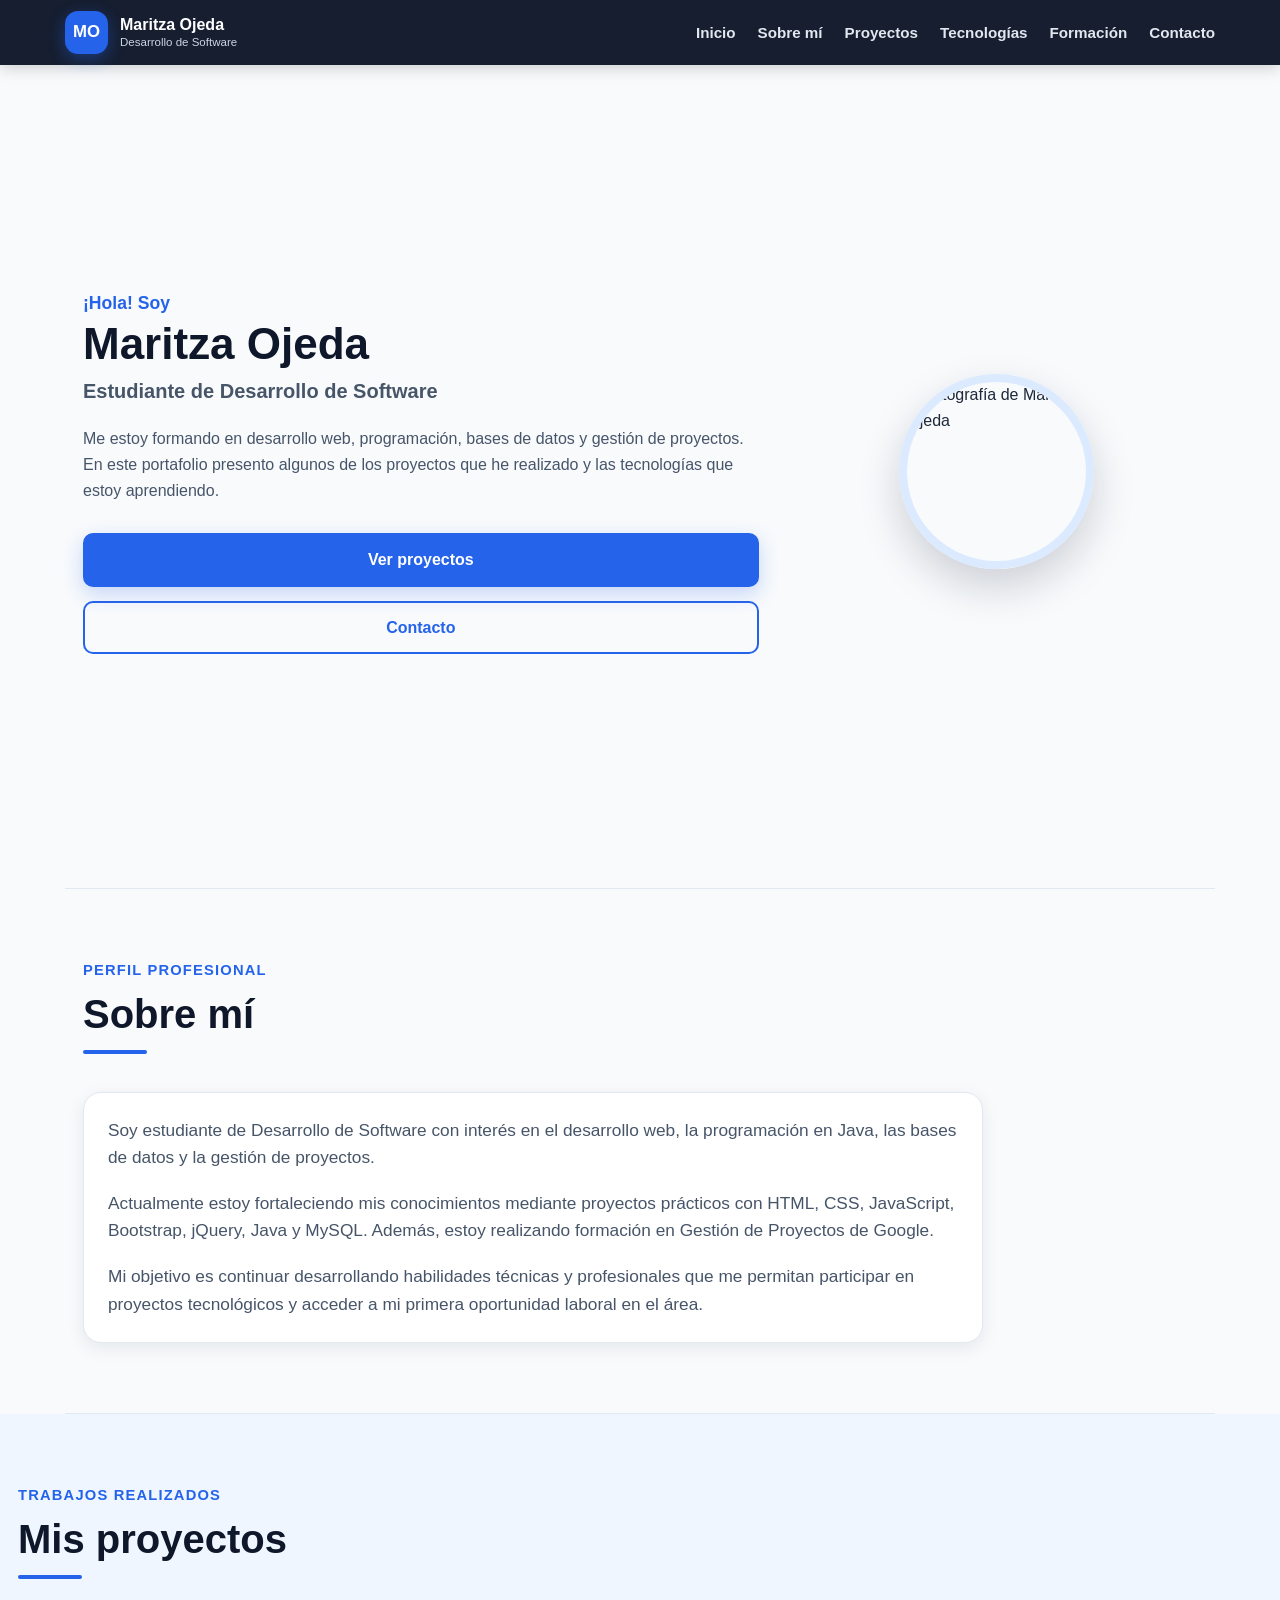
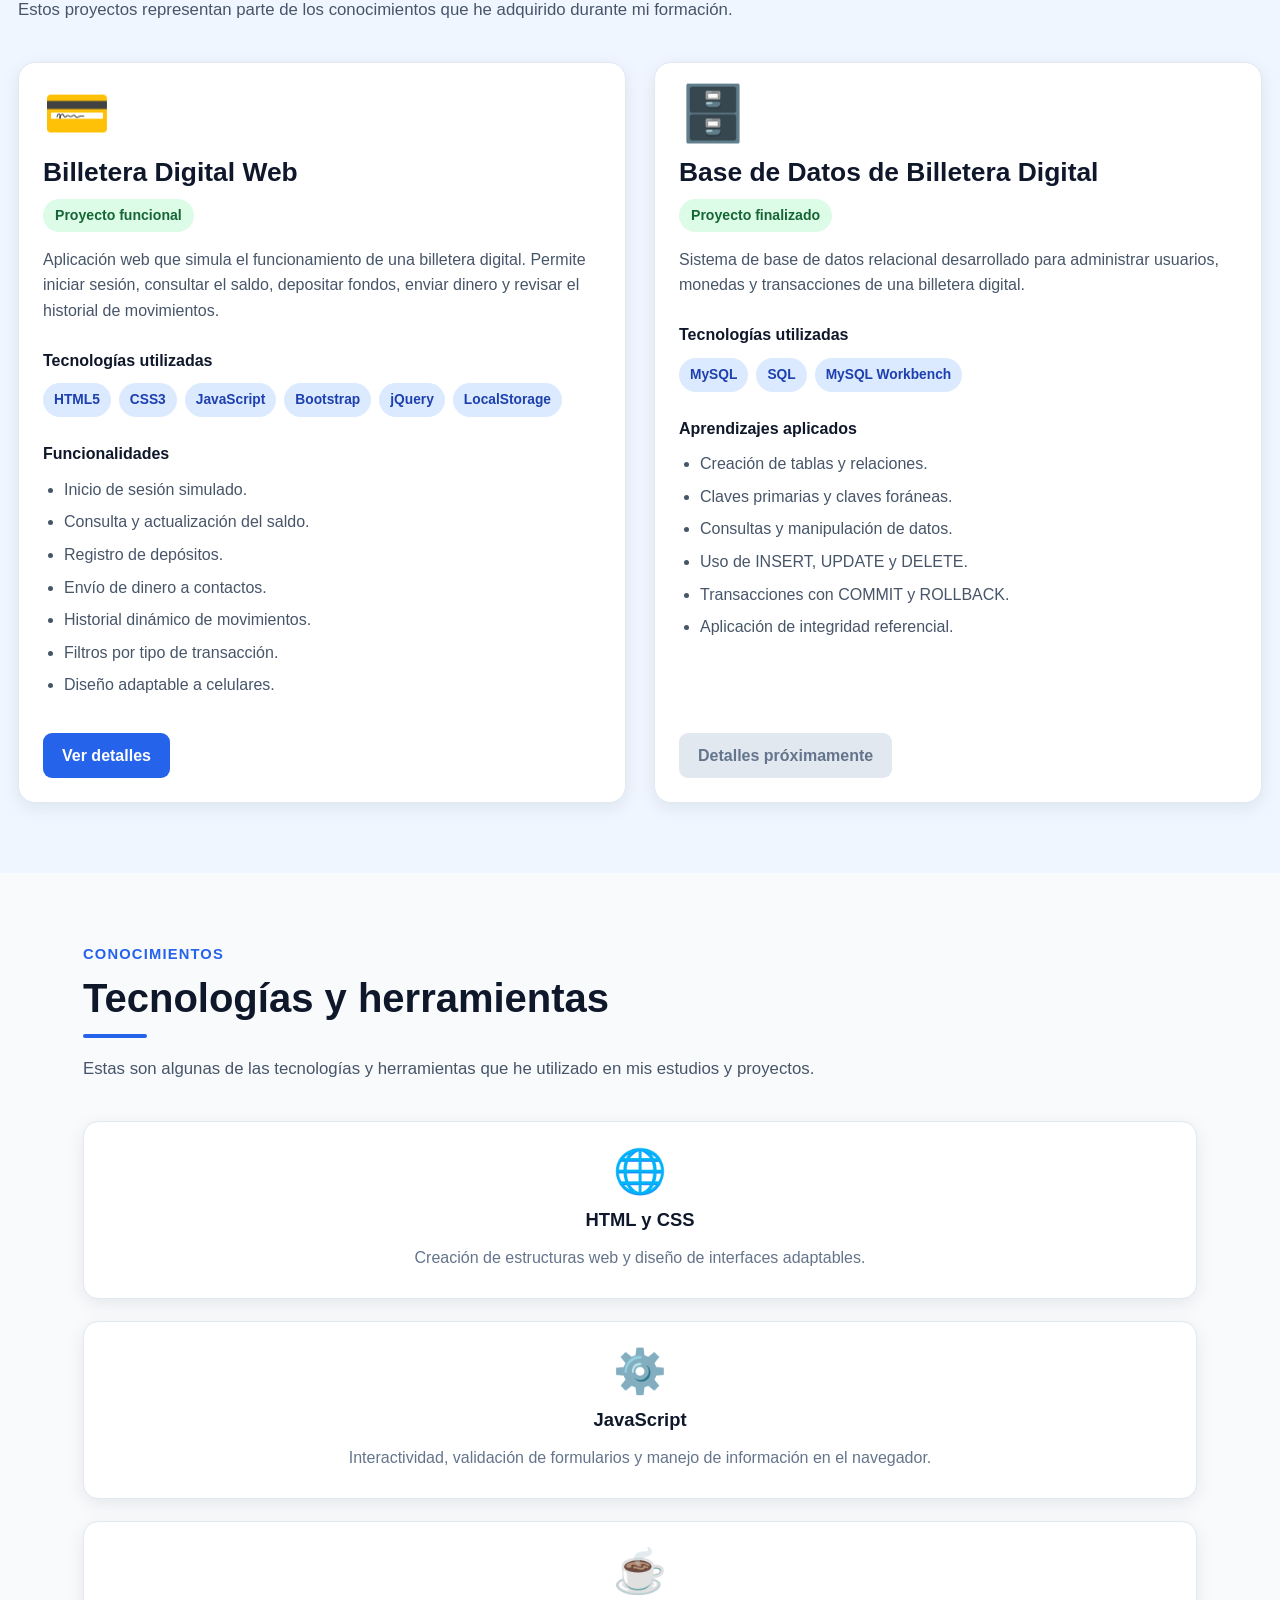
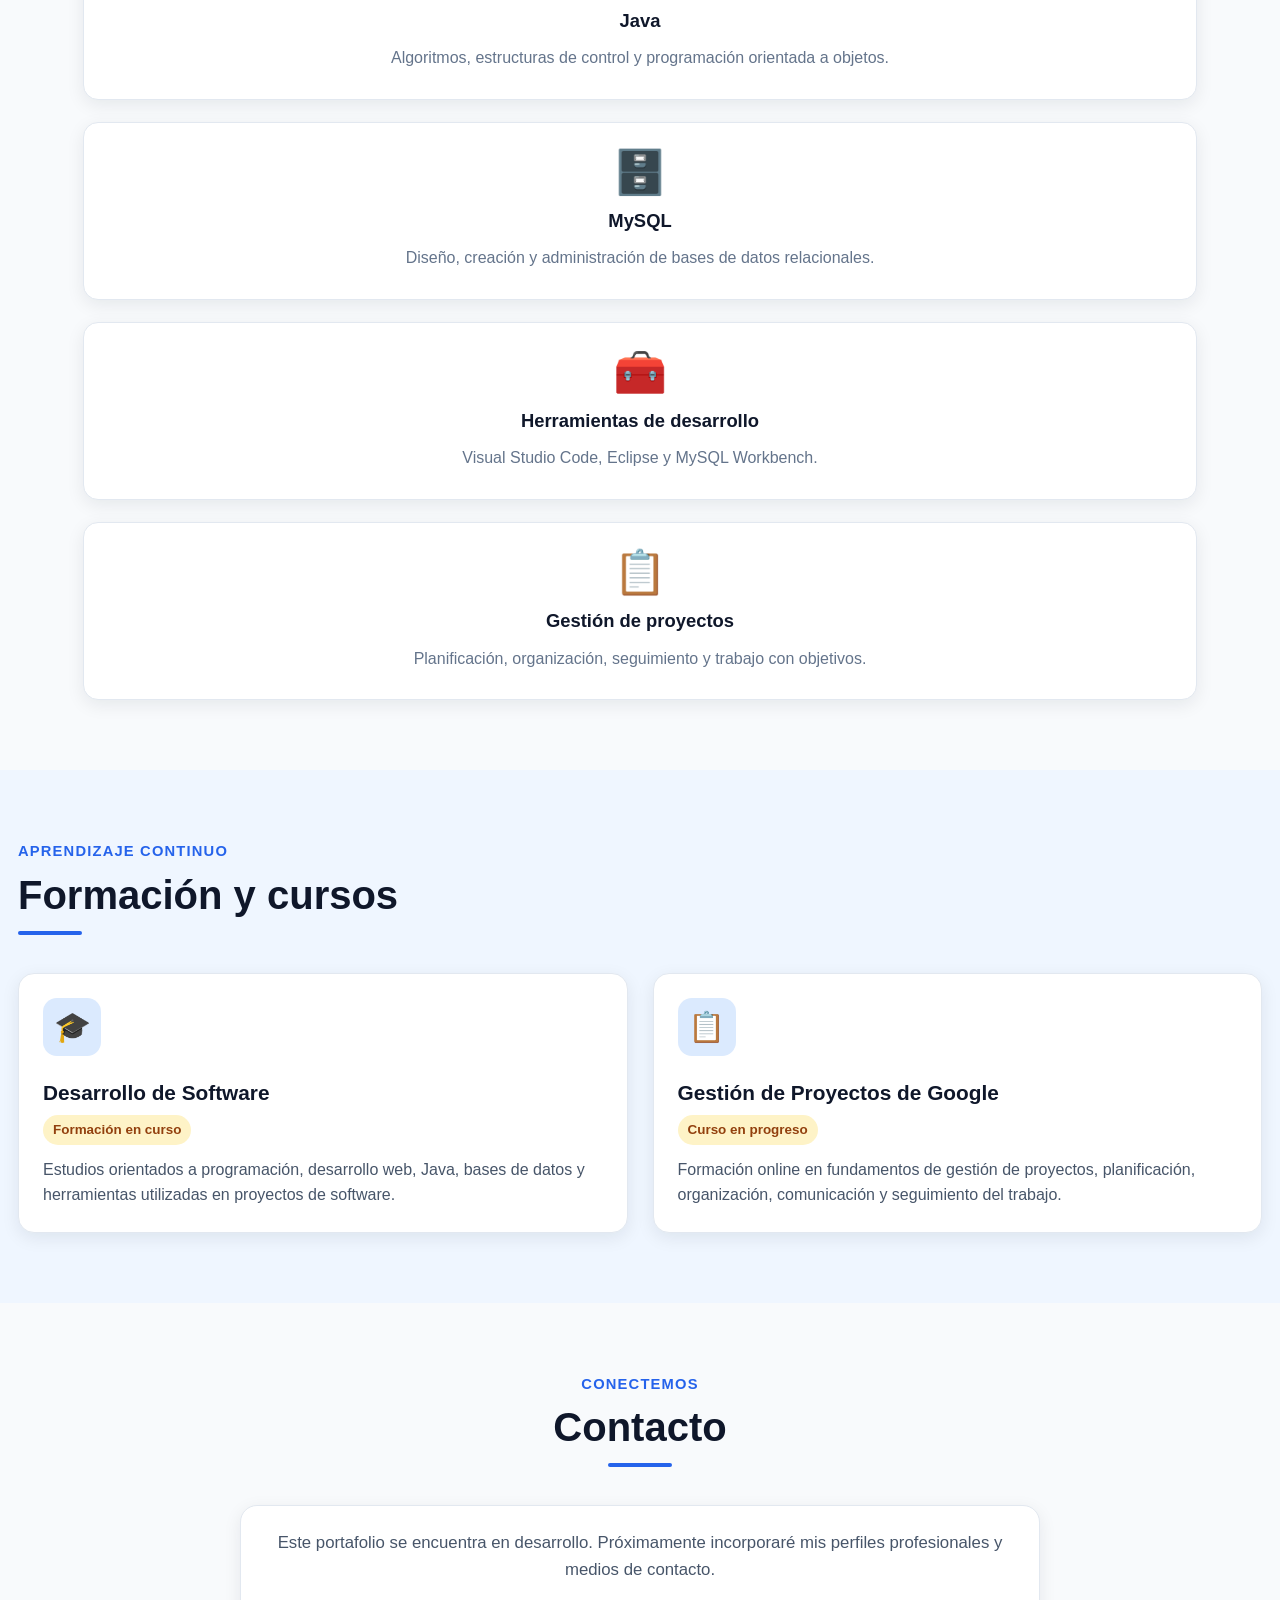
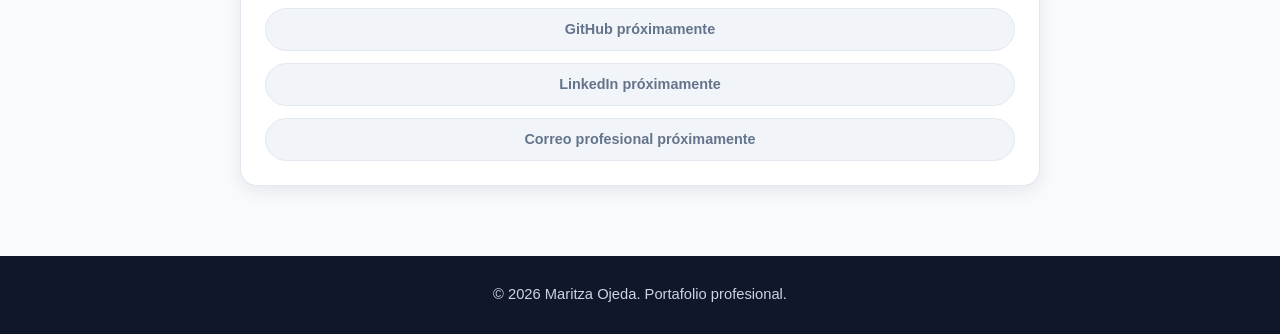
==== index.html @ 706003b4 "Add files via upload" ====
<!DOCTYPE html>
<html lang="es">

<head>
    <meta charset="UTF-8">

    <meta
        name="viewport"
        content="width=device-width, initial-scale=1.0"
    >

    <meta
        name="description"
        content="Portafolio profesional de Maritza Ojeda, estudiante de Desarrollo de Software con proyectos de desarrollo web, Java, bases de datos y gestión de proyectos."
    >

    <title>Maritza Ojeda | Portafolio de Desarrollo de Software</title>

    <link rel="stylesheet" href="estilos.css">
</head>

<body>

    <header class="encabezado">

        <nav
            class="navegacion"
            aria-label="Navegación principal"
        >

            <a
                href="#inicio"
                class="marca"
                aria-label="Ir al inicio"
            >

                <div class="logo">
                    MO
                </div>

                <div class="nombre-marca">

                    <p class="nombre">
                        Maritza Ojeda
                    </p>

                    <p class="especialidad">
                        Desarrollo de Software
                    </p>

                </div>

            </a>

            <button
                type="button"
                class="boton-menu"
                id="botonMenu"
                aria-label="Abrir menú de navegación"
                aria-expanded="false"
                aria-controls="menuPrincipal"
            >
                ☰
            </button>

            <ul
                class="menu-principal"
                id="menuPrincipal"
            >

                <li>
                    <a href="#inicio">Inicio</a>
                </li>

                <li>
                    <a href="#sobre-mi">Sobre mí</a>
                </li>

                <li>
                    <a href="#proyectos">Proyectos</a>
                </li>

                <li>
                    <a href="#tecnologias">Tecnologías</a>
                </li>

                <li>
                    <a href="#formacion">Formación</a>
                </li>

                <li>
                    <a href="#contacto">Contacto</a>
                </li>

            </ul>

        </nav>

    </header>

    <main>

        <!-- ======================================
             SECCIÓN DE INICIO
             ====================================== -->

        <section
            id="inicio"
            class="hero"
        >

            <div class="hero-texto">

                <p class="presentacion">
                    ¡Hola! Soy
                </p>

                <h1>
                    Maritza Ojeda
                </h1>

                <h2>
                    Estudiante de Desarrollo de Software
                </h2>

                <p class="descripcion-hero">
                    Me estoy formando en desarrollo web, programación,
                    bases de datos y gestión de proyectos. En este
                    portafolio presento algunos de los proyectos que he
                    realizado y las tecnologías que estoy aprendiendo.
                </p>

                <div class="acciones-hero">

                    <a
                        href="#proyectos"
                        class="boton"
                    >
                        Ver proyectos
                    </a>

                    <a
                        href="#contacto"
                        class="boton boton-secundario"
                    >
                        Contacto
                    </a>

                </div>

            </div>

            <div class="hero-imagen">

    <img
        src="imagenes/foto-maritza-portafolio.jpg"
        alt="Fotografía de Maritza Ojeda"
        class="foto-perfil"
    >

</div>
        </section>

        <!-- ======================================
             SECCIÓN SOBRE MÍ
             ====================================== -->

        <section
            id="sobre-mi"
            class="seccion"
        >

            <div class="encabezado-seccion">

                <p class="etiqueta-seccion">
                    Perfil profesional
                </p>

                <h2>
                    Sobre mí
                </h2>

            </div>

            <div class="contenido-sobre-mi">

                <p>
                    Soy estudiante de Desarrollo de Software con interés
                    en el desarrollo web, la programación en Java, las
                    bases de datos y la gestión de proyectos.
                </p>

                <p>
                    Actualmente estoy fortaleciendo mis conocimientos
                    mediante proyectos prácticos con HTML, CSS,
                    JavaScript, Bootstrap, jQuery, Java y MySQL.
                    Además, estoy realizando formación en Gestión de
                    Proyectos de Google.
                </p>

                <p>
                    Mi objetivo es continuar desarrollando habilidades
                    técnicas y profesionales que me permitan participar
                    en proyectos tecnológicos y acceder a mi primera
                    oportunidad laboral en el área.
                </p>

            </div>

        </section>

        <!-- ======================================
             SECCIÓN DE PROYECTOS
             ====================================== -->

        <section
            id="proyectos"
            class="seccion seccion-alternativa"
        >

            <div class="encabezado-seccion">

                <p class="etiqueta-seccion">
                    Trabajos realizados
                </p>

                <h2>
                    Mis proyectos
                </h2>

                <p class="introduccion-seccion">
                    Estos proyectos representan parte de los conocimientos
                    que he adquirido durante mi formación.
                </p>

            </div>

            <div class="contenedor-proyectos">

                <!-- Proyecto 1: Aplicación web -->

                <article class="tarjeta-proyecto">

                    <div
                        class="icono-proyecto"
                        aria-hidden="true"
                    >
                        💳
                    </div>

                    <div class="encabezado-proyecto">

                        <h3>
                            Billetera Digital Web
                        </h3>

                        <p class="estado finalizado">
                            Proyecto funcional
                        </p>

                    </div>

                    <p>
                        Aplicación web que simula el funcionamiento de una
                        billetera digital. Permite iniciar sesión, consultar
                        el saldo, depositar fondos, enviar dinero y revisar
                        el historial de movimientos.
                    </p>

                    <h4>
                        Tecnologías utilizadas
                    </h4>

                    <ul class="lista-etiquetas">
                        <li>HTML5</li>
                        <li>CSS3</li>
                        <li>JavaScript</li>
                        <li>Bootstrap</li>
                        <li>jQuery</li>
                        <li>LocalStorage</li>
                    </ul>

                    <h4>
                        Funcionalidades
                    </h4>

                    <ul class="lista-aprendizajes">
                        <li>Inicio de sesión simulado.</li>
                        <li>Consulta y actualización del saldo.</li>
                        <li>Registro de depósitos.</li>
                        <li>Envío de dinero a contactos.</li>
                        <li>Historial dinámico de movimientos.</li>
                        <li>Filtros por tipo de transacción.</li>
                        <li>Diseño adaptable a celulares.</li>
                    </ul>

                    <div class="acciones-proyecto">

                        <a
                            href="billetera-digital.html"
                            class="boton-proyecto"
                        >
                            Ver detalles
                        </a>

                    </div>

                </article>

                <!-- Proyecto 2: Base de datos -->

                <article class="tarjeta-proyecto">

                    <div
                        class="icono-proyecto"
                        aria-hidden="true"
                    >
                        🗄️
                    </div>

                    <div class="encabezado-proyecto">

                        <h3>
                            Base de Datos de Billetera Digital
                        </h3>

                        <p class="estado finalizado">
                            Proyecto finalizado
                        </p>

                    </div>

                    <p>
                        Sistema de base de datos relacional desarrollado
                        para administrar usuarios, monedas y transacciones
                        de una billetera digital.
                    </p>

                    <h4>
                        Tecnologías utilizadas
                    </h4>

                    <ul class="lista-etiquetas">
                        <li>MySQL</li>
                        <li>SQL</li>
                        <li>MySQL Workbench</li>
                    </ul>

                    <h4>
                        Aprendizajes aplicados
                    </h4>

                    <ul class="lista-aprendizajes">
                        <li>Creación de tablas y relaciones.</li>
                        <li>Claves primarias y claves foráneas.</li>
                        <li>Consultas y manipulación de datos.</li>
                        <li>Uso de INSERT, UPDATE y DELETE.</li>
                        <li>Transacciones con COMMIT y ROLLBACK.</li>
                        <li>Aplicación de integridad referencial.</li>
                    </ul>

                    <div class="acciones-proyecto">

                        <span class="boton-proyecto deshabilitado">
                            Detalles próximamente
                        </span>

                    </div>

                </article>

            </div>

        </section>

        <!-- ======================================
             SECCIÓN DE TECNOLOGÍAS
             ====================================== -->

        <section
            id="tecnologias"
            class="seccion"
        >

            <div class="encabezado-seccion">

                <p class="etiqueta-seccion">
                    Conocimientos
                </p>

                <h2>
                    Tecnologías y herramientas
                </h2>

                <p class="introduccion-seccion">
                    Estas son algunas de las tecnologías y herramientas
                    que he utilizado en mis estudios y proyectos.
                </p>

            </div>

            <div class="contenedor-tecnologias">

                <article class="tecnologia">

                    <span aria-hidden="true">🌐</span>

                    <h3>
                        HTML y CSS
                    </h3>

                    <p>
                        Creación de estructuras web y diseño de interfaces
                        adaptables.
                    </p>

                </article>

                <article class="tecnologia">

                    <span aria-hidden="true">⚙️</span>

                    <h3>
                        JavaScript
                    </h3>

                    <p>
                        Interactividad, validación de formularios y manejo
                        de información en el navegador.
                    </p>

                </article>

                <article class="tecnologia">

                    <span aria-hidden="true">☕</span>

                    <h3>
                        Java
                    </h3>

                    <p>
                        Algoritmos, estructuras de control y programación
                        orientada a objetos.
                    </p>

                </article>

                <article class="tecnologia">

                    <span aria-hidden="true">🗄️</span>

                    <h3>
                        MySQL
                    </h3>

                    <p>
                        Diseño, creación y administración de bases de datos
                        relacionales.
                    </p>

                </article>

                <article class="tecnologia">

                    <span aria-hidden="true">🧰</span>

                    <h3>
                        Herramientas de desarrollo
                    </h3>

                    <p>
                        Visual Studio Code, Eclipse y MySQL Workbench.
                    </p>

                </article>

                <article class="tecnologia">

                    <span aria-hidden="true">📋</span>

                    <h3>
                        Gestión de proyectos
                    </h3>

                    <p>
                        Planificación, organización, seguimiento y trabajo
                        con objetivos.
                    </p>

                </article>

            </div>

        </section>

        <!-- ======================================
             SECCIÓN DE FORMACIÓN
             ====================================== -->

        <section
            id="formacion"
            class="seccion seccion-alternativa"
        >

            <div class="encabezado-seccion">

                <p class="etiqueta-seccion">
                    Aprendizaje continuo
                </p>

                <h2>
                    Formación y cursos
                </h2>

            </div>

            <div class="contenedor-formacion">

                <article class="tarjeta-formacion">

                    <div
                        class="icono-formacion"
                        aria-hidden="true"
                    >
                        🎓
                    </div>

                    <div>

                        <h3>
                            Desarrollo de Software
                        </h3>

                        <p class="estado-formacion">
                            Formación en curso
                        </p>

                        <p>
                            Estudios orientados a programación, desarrollo
                            web, Java, bases de datos y herramientas
                            utilizadas en proyectos de software.
                        </p>

                    </div>

                </article>

                <article class="tarjeta-formacion">

                    <div
                        class="icono-formacion"
                        aria-hidden="true"
                    >
                        📋
                    </div>

                    <div>

                        <h3>
                            Gestión de Proyectos de Google
                        </h3>

                        <p class="estado-formacion">
                            Curso en progreso
                        </p>

                        <p>
                            Formación online en fundamentos de gestión de
                            proyectos, planificación, organización,
                            comunicación y seguimiento del trabajo.
                        </p>

                    </div>

                </article>

            </div>

        </section>

        <!-- ======================================
             SECCIÓN DE CONTACTO
             ====================================== -->

        <section
            id="contacto"
            class="seccion contacto"
        >

            <div class="encabezado-seccion">

                <p class="etiqueta-seccion">
                    Conectemos
                </p>

                <h2>
                    Contacto
                </h2>

            </div>

            <div class="contenido-contacto">

                <p>
                    Este portafolio se encuentra en desarrollo. Próximamente
                    incorporaré mis perfiles profesionales y medios de
                    contacto.
                </p>

                <div class="enlaces-contacto">

                    <span class="enlace-pendiente">
                        GitHub próximamente
                    </span>

                    <span class="enlace-pendiente">
                        LinkedIn próximamente
                    </span>

                    <span class="enlace-pendiente">
                        Correo profesional próximamente
                    </span>

                </div>

            </div>

        </section>

    </main>

    <footer>

        <p>
            © 2026 Maritza Ojeda. Portafolio profesional.
        </p>

    </footer>

    <script src="script.js"></script>

</body>

</html>
---- estilos.css ----
/* ==========================================
   1. CONFIGURACIÓN GENERAL
   ========================================== */

:root {
    --color-principal: #2563eb;
    --color-principal-oscuro: #1d4ed8;
    --color-secundario: #0f172a;
    --color-texto: #1e293b;
    --color-texto-suave: #475569;
    --color-fondo: #f8fafc;
    --color-fondo-alternativo: #eff6ff;
    --color-blanco: #ffffff;
    --color-borde: #e2e8f0;
    --color-exito-fondo: #dcfce7;
    --color-exito-texto: #166534;
    --sombra-suave: 0 5px 18px rgba(15, 23, 42, 0.08);
    --sombra-media: 0 14px 32px rgba(15, 23, 42, 0.14);
}

* {
    margin: 0;
    padding: 0;
    box-sizing: border-box;
}

html {
    scroll-behavior: smooth;
    scroll-padding-top: 95px;
}

body {
    min-height: 100vh;
    font-family: "Segoe UI", Arial, sans-serif;
    line-height: 1.6;
    color: var(--color-texto);
    background-color: var(--color-fondo);
}

img {
    display: block;
    max-width: 100%;
}

a {
    color: inherit;
}

button,
input,
textarea,
select {
    font: inherit;
}

main {
    width: 100%;
}

.seccion {
    max-width: 1150px;
    margin: 0 auto;
    padding: 90px 24px;
}

.seccion-alternativa {
    max-width: none;
    padding-right: max(24px, calc((100% - 1102px) / 2));
    padding-left: max(24px, calc((100% - 1102px) / 2));
    background-color: var(--color-fondo-alternativo);
}

.encabezado-seccion {
    max-width: 760px;
    margin-bottom: 38px;
}

.etiqueta-seccion {
    margin-bottom: 7px;
    color: var(--color-principal);
    font-size: 0.92rem;
    font-weight: 700;
    letter-spacing: 0.08em;
    text-transform: uppercase;
}

.encabezado-seccion h2 {
    position: relative;
    margin-bottom: 18px;
    color: var(--color-secundario);
    font-size: clamp(2rem, 4vw, 2.5rem);
    line-height: 1.2;
}

.encabezado-seccion h2::after {
    content: "";
    display: block;
    width: 64px;
    height: 4px;
    margin-top: 12px;
    background-color: var(--color-principal);
    border-radius: 10px;
}

.introduccion-seccion {
    color: var(--color-texto-suave);
    font-size: 1.05rem;
}


/* ==========================================
   2. ENCABEZADO Y NAVEGACIÓN
   ========================================== */

.encabezado {
    position: sticky;
    top: 0;
    z-index: 1000;
    padding: 14px 24px;
    color: var(--color-blanco);
    background-color: rgba(15, 23, 42, 0.97);
    box-shadow: 0 3px 15px rgba(0, 0, 0, 0.18);
    backdrop-filter: blur(10px);
}

.navegacion {
    position: relative;
    max-width: 1150px;
    margin: 0 auto;
    display: flex;
    justify-content: space-between;
    align-items: center;
    gap: 25px;
}

.marca {
    display: flex;
    align-items: center;
    gap: 12px;
    color: var(--color-blanco);
    text-decoration: none;
}

.logo {
    width: 48px;
    height: 48px;
    flex-shrink: 0;
    display: grid;
    place-items: center;
    color: var(--color-blanco);
    background-color: var(--color-principal);
    font-size: 1.05rem;
    font-weight: 800;
    border-radius: 13px;
    box-shadow: 0 5px 16px rgba(37, 99, 235, 0.4);
}

.nombre-marca {
    display: flex;
    flex-direction: column;
}

.nombre-marca .nombre {
    color: var(--color-blanco);
    font-size: 1.1rem;
    font-weight: 700;
    line-height: 1.2;
}

.nombre-marca .especialidad {
    color: #cbd5e1;
    font-size: 0.8rem;
    line-height: 1.3;
}

.menu-principal {
    display: flex;
    align-items: center;
    gap: 22px;
    list-style: none;
}

.menu-principal a {
    position: relative;
    color: #e2e8f0;
    text-decoration: none;
    font-size: 0.95rem;
    font-weight: 600;
    transition: color 0.25s ease;
}

.menu-principal a::after {
    content: "";
    position: absolute;
    right: 0;
    bottom: -7px;
    left: 0;
    height: 2px;
    background-color: #60a5fa;
    transform: scaleX(0);
    transition: transform 0.25s ease;
}

.menu-principal a:hover,
.menu-principal a:focus-visible {
    color: #60a5fa;
}

.menu-principal a:hover::after,
.menu-principal a:focus-visible::after {
    transform: scaleX(1);
}

.boton-menu {
    display: none;
    padding: 6px 10px;
    color: var(--color-blanco);
    background: transparent;
    border: 1px solid #475569;
    border-radius: 8px;
    font-size: 1.55rem;
    line-height: 1;
    cursor: pointer;
}


/* ==========================================
   3. SECCIÓN DE INICIO
   ========================================== */

.hero {
    max-width: 1150px;
    min-height: calc(100vh - 77px);
    margin: 0 auto;
    padding: 90px 24px;
    display: grid;
    grid-template-columns: minmax(0, 1.35fr) minmax(250px, 0.8fr);
    align-items: center;
    gap: 60px;
}

.presentacion {
    margin-bottom: 4px;
    color: var(--color-principal);
    font-size: 1.1rem;
    font-weight: 700;
}

.hero-texto h1 {
    margin-bottom: 12px;
    color: var(--color-secundario);
    font-size: clamp(3rem, 7vw, 4.6rem);
    line-height: 1.04;
}

.hero-texto h2 {
    margin-bottom: 22px;
    color: var(--color-texto-suave);
    font-size: clamp(1.35rem, 3vw, 1.8rem);
    line-height: 1.3;
}

.descripcion-hero {
    max-width: 690px;
    margin-bottom: 30px;
    color: var(--color-texto-suave);
    font-size: 1.1rem;
}

.acciones-hero {
    display: flex;
    align-items: center;
    flex-wrap: wrap;
    gap: 14px;
}

.boton {
    display: inline-flex;
    justify-content: center;
    align-items: center;
    min-height: 48px;
    padding: 12px 24px;
    color: var(--color-blanco);
    background-color: var(--color-principal);
    text-decoration: none;
    font-weight: 700;
    border: 2px solid var(--color-principal);
    border-radius: 10px;
    box-shadow: 0 7px 20px rgba(37, 99, 235, 0.24);
    transition:
        transform 0.25s ease,
        background-color 0.25s ease,
        border-color 0.25s ease;
}

.boton:hover,
.boton:focus-visible {
    background-color: var(--color-principal-oscuro);
    border-color: var(--color-principal-oscuro);
    transform: translateY(-3px);
}

.boton-secundario {
    color: var(--color-principal);
    background-color: transparent;
    box-shadow: none;
}

.boton-secundario:hover,
.boton-secundario:focus-visible {
    color: var(--color-blanco);
    background-color: var(--color-principal);
    border-color: var(--color-principal);
}

.hero-imagen {
    display: flex;
    justify-content: center;
    align-items: center;
}

.foto-perfil {
    width: 290px;
    height: 290px;
    display: block;
    object-fit: cover;
    object-position: center 28%;
    border: 8px solid #dbeafe;
    border-radius: 50%;
    box-shadow: 0 18px 42px rgba(15, 23, 42, 0.18);
}


/* ==========================================
   4. SECCIÓN SOBRE MÍ
   ========================================== */

#sobre-mi {
    border-top: 1px solid var(--color-borde);
    border-bottom: 1px solid var(--color-borde);
}

.contenido-sobre-mi {
    max-width: 900px;
    padding: 34px;
    background-color: var(--color-blanco);
    border: 1px solid var(--color-borde);
    border-radius: 18px;
    box-shadow: var(--sombra-suave);
}

.contenido-sobre-mi p {
    color: var(--color-texto-suave);
    font-size: 1.08rem;
}

.contenido-sobre-mi p + p {
    margin-top: 18px;
}


/* ==========================================
   5. PROYECTOS
   ========================================== */

.contenedor-proyectos {
    display: grid;
    grid-template-columns: repeat(2, minmax(0, 1fr));
    align-items: stretch;
    gap: 28px;
}

.tarjeta-proyecto {
    padding: 32px;
    display: flex;
    flex-direction: column;
    background-color: var(--color-blanco);
    border: 1px solid var(--color-borde);
    border-radius: 17px;
    box-shadow: var(--sombra-suave);
    transition:
        transform 0.3s ease,
        box-shadow 0.3s ease;
}

.tarjeta-proyecto:hover {
    transform: translateY(-7px);
    box-shadow: var(--sombra-media);
}

.icono-proyecto {
    margin-bottom: 15px;
    font-size: 3.4rem;
    line-height: 1;
}

.encabezado-proyecto {
    margin-bottom: 15px;
}

.tarjeta-proyecto h3 {
    margin-bottom: 10px;
    color: var(--color-secundario);
    font-size: 1.65rem;
    line-height: 1.25;
}

.tarjeta-proyecto h4 {
    margin-top: 24px;
    margin-bottom: 10px;
    color: var(--color-secundario);
    font-size: 1rem;
}

.tarjeta-proyecto > p {
    color: var(--color-texto-suave);
}

.estado {
    display: inline-block;
    padding: 5px 12px;
    font-size: 0.88rem;
    font-weight: 700;
    border-radius: 999px;
}

.finalizado {
    color: var(--color-exito-texto);
    background-color: var(--color-exito-fondo);
}

.lista-etiquetas {
    display: flex;
    flex-wrap: wrap;
    gap: 8px;
    padding: 0;
    list-style: none;
}

.lista-etiquetas li {
    padding: 6px 11px;
    color: #1e40af;
    background-color: #dbeafe;
    font-size: 0.86rem;
    font-weight: 600;
    border-radius: 999px;
}

.lista-aprendizajes {
    padding-left: 21px;
    color: var(--color-texto-suave);
}

.lista-aprendizajes li {
    margin-bottom: 7px;
}

.acciones-proyecto {
    margin-top: auto;
    padding-top: 28px;
}

.boton-proyecto {
    display: inline-flex;
    justify-content: center;
    align-items: center;
    min-height: 44px;
    padding: 10px 19px;
    color: var(--color-blanco);
    background-color: var(--color-principal);
    text-decoration: none;
    font-weight: 700;
    border-radius: 9px;
    transition:
        transform 0.25s ease,
        background-color 0.25s ease;
}

.boton-proyecto:hover,
.boton-proyecto:focus-visible {
    background-color: var(--color-principal-oscuro);
    transform: translateY(-2px);
}

.boton-proyecto.deshabilitado {
    color: #64748b;
    background-color: #e2e8f0;
    cursor: not-allowed;
}


/* ==========================================
   6. TECNOLOGÍAS
   ========================================== */

.contenedor-tecnologias {
    display: grid;
    grid-template-columns: repeat(3, minmax(0, 1fr));
    gap: 22px;
}

.tecnologia {
    padding: 28px 24px;
    background-color: var(--color-blanco);
    text-align: center;
    border: 1px solid var(--color-borde);
    border-radius: 15px;
    box-shadow: var(--sombra-suave);
    transition:
        transform 0.3s ease,
        box-shadow 0.3s ease;
}

.tecnologia:hover {
    transform: translateY(-6px);
    box-shadow: var(--sombra-media);
}

.tecnologia span {
    display: block;
    margin-bottom: 12px;
    font-size: 2.7rem;
    line-height: 1;
}

.tecnologia h3 {
    margin-bottom: 10px;
    color: var(--color-secundario);
    font-size: 1.15rem;
}

.tecnologia p {
    color: #64748b;
}


/* ==========================================
   7. FORMACIÓN
   ========================================== */

.contenedor-formacion {
    display: grid;
    grid-template-columns: repeat(2, minmax(0, 1fr));
    gap: 25px;
}

.tarjeta-formacion {
    padding: 30px;
    display: flex;
    align-items: flex-start;
    gap: 20px;
    background-color: var(--color-blanco);
    border: 1px solid var(--color-borde);
    border-radius: 16px;
    box-shadow: var(--sombra-suave);
}

.icono-formacion {
    width: 58px;
    height: 58px;
    flex-shrink: 0;
    display: grid;
    place-items: center;
    background-color: #dbeafe;
    font-size: 1.85rem;
    border-radius: 14px;
}

.tarjeta-formacion h3 {
    margin-bottom: 6px;
    color: var(--color-secundario);
    font-size: 1.3rem;
}

.estado-formacion {
    display: inline-block;
    margin-bottom: 12px;
    padding: 4px 10px;
    color: #92400e;
    background-color: #fef3c7;
    font-size: 0.84rem;
    font-weight: 700;
    border-radius: 999px;
}

.tarjeta-formacion p:last-child {
    color: var(--color-texto-suave);
}


/* ==========================================
   8. CONTACTO
   ========================================== */

.contacto {
    text-align: center;
}

.contacto .encabezado-seccion {
    margin-right: auto;
    margin-left: auto;
}

.contacto .encabezado-seccion h2::after {
    margin-right: auto;
    margin-left: auto;
}

.contenido-contacto {
    max-width: 800px;
    margin: 0 auto;
    padding: 34px;
    background-color: var(--color-blanco);
    border: 1px solid var(--color-borde);
    border-radius: 17px;
    box-shadow: var(--sombra-suave);
}

.contenido-contacto > p {
    margin-bottom: 24px;
    color: var(--color-texto-suave);
    font-size: 1.05rem;
}

.enlaces-contacto {
    display: flex;
    justify-content: center;
    flex-wrap: wrap;
    gap: 12px;
}

.enlace-pendiente {
    padding: 9px 14px;
    color: #64748b;
    background-color: #f1f5f9;
    font-size: 0.9rem;
    font-weight: 600;
    border: 1px solid var(--color-borde);
    border-radius: 999px;
}


/* ==========================================
   9. PÁGINA DE DETALLE DEL PROYECTO
   ========================================== */

.detalle-proyecto {
    max-width: 900px;
    min-height: 75vh;
    margin: 0 auto;
    padding: 75px 24px;
}

.detalle-proyecto h1 {
    margin-top: 25px;
    margin-bottom: 20px;
    color: var(--color-secundario);
    font-size: clamp(2.4rem, 6vw, 3.2rem);
    line-height: 1.15;
}

.detalle-proyecto h2 {
    margin-top: 36px;
    margin-bottom: 13px;
    color: var(--color-secundario);
    font-size: 1.7rem;
}

.detalle-proyecto p {
    margin-bottom: 16px;
    color: var(--color-texto-suave);
    font-size: 1.05rem;
}

.detalle-proyecto ul {
    padding-left: 24px;
    color: var(--color-texto-suave);
}

.detalle-proyecto li {
    margin-bottom: 8px;
}

.enlace-volver {
    color: var(--color-principal);
    text-decoration: none;
    font-weight: 700;
}

.enlace-volver:hover,
.enlace-volver:focus-visible {
    text-decoration: underline;
}


/* ==========================================
   10. PIE DE PÁGINA
   ========================================== */

footer {
    padding: 27px 20px;
    color: var(--color-blanco);
    background-color: var(--color-secundario);
    text-align: center;
}

footer p {
    color: #cbd5e1;
    font-size: 0.92rem;
}


/* ==========================================
   11. ACCESIBILIDAD
   ========================================== */

a:focus-visible,
button:focus-visible {
    outline: 3px solid #93c5fd;
    outline-offset: 4px;
}


/* ==========================================
   12. DISEÑO PARA TABLET
   ========================================== */

@media (max-width: 900px) {

    .hero {
        min-height: auto;
        grid-template-columns: 1fr;
        text-align: center;
    }

    .hero-imagen {
        order: -1;
    }

    .descripcion-hero {
        margin-right: auto;
        margin-left: auto;
    }

    .acciones-hero {
        justify-content: center;
    }

   .foto-perfil {
    width: 235px;
    height: 235px;
}

    .contenedor-proyectos,
    .contenedor-formacion {
        grid-template-columns: 1fr;
    }

    .contenedor-tecnologias {
        grid-template-columns: repeat(2, minmax(0, 1fr));
    }

    .boton-menu {
        display: block;
    }

    .menu-principal {
        position: absolute;
        top: calc(100% + 14px);
        right: 0;
        left: 0;
        padding: 18px;
        display: none;
        flex-direction: column;
        align-items: stretch;
        gap: 4px;
        background-color: var(--color-secundario);
        border: 1px solid #334155;
        border-radius: 12px;
        box-shadow: 0 15px 30px rgba(0, 0, 0, 0.25);
    }

    .menu-principal.activo {
        display: flex;
    }

    .menu-principal a {
        display: block;
        padding: 10px 12px;
        border-radius: 8px;
    }

    .menu-principal a:hover,
    .menu-principal a:focus-visible {
        background-color: #1e293b;
    }

    .menu-principal a::after {
        display: none;
    }
}


/* ==========================================
   13. DISEÑO PARA CELULAR
   ========================================== */

@media (max-width: 600px)

    html {
        scroll-padding-top: 75px;
    }

    .encabezado {
        padding: 11px 16px;
    }

    .logo {
        width: 43px;
        height: 43px;
    }

    .nombre-marca .nombre {
        font-size: 1rem;
    }

    .nombre-marca .especialidad {
        font-size: 0.72rem;
    }

    .hero {
        padding: 60px 18px 70px;
        gap: 38px;
    }

    .hero-texto h1 {
        font-size: 2.75rem;
    }

    .hero-texto h2 {
        font-size: 1.25rem;
    }

    .descripcion-hero {
        font-size: 1rem;
    }

    .acciones-hero {
        flex-direction: column;
    }

    .boton {
        width: 100%;
    }

   .foto-perfil {
    width: 195px;
    height: 195px;
}
    .seccion,
    .seccion-alternativa {
        padding: 70px 18px;
    }

    .contenido-sobre-mi,
    .contenido-contacto,
    .tarjeta-proyecto,
    .tarjeta-formacion {
        padding: 24px;
    }

    .contenedor-tecnologias {
        grid-template-columns: 1fr;
    }

    .tarjeta-formacion {
        flex-direction: column;
    }

    .enlaces-contacto {
        flex-direction: column;
    }

    .enlace-pendiente {
        width: 100%;
    }

    .detalle-proyecto {
        padding: 55px 18px;
    }
}
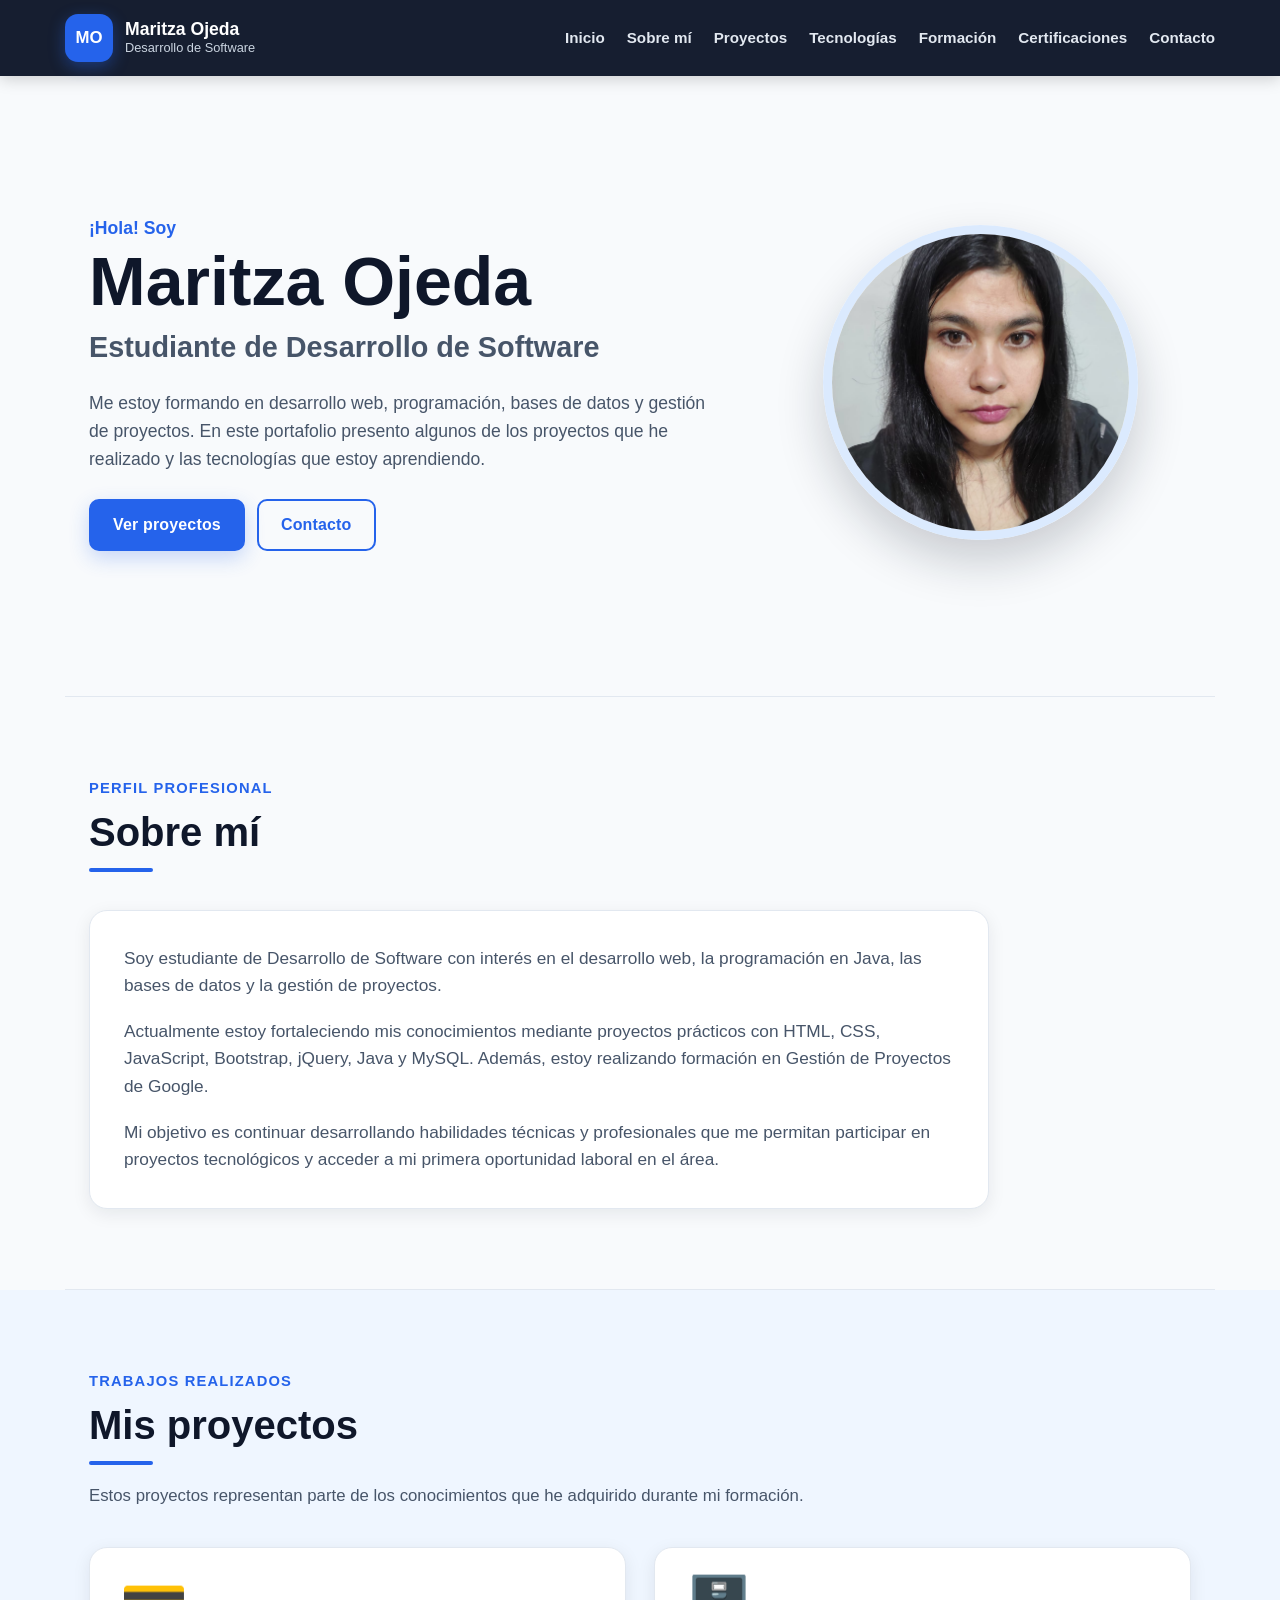
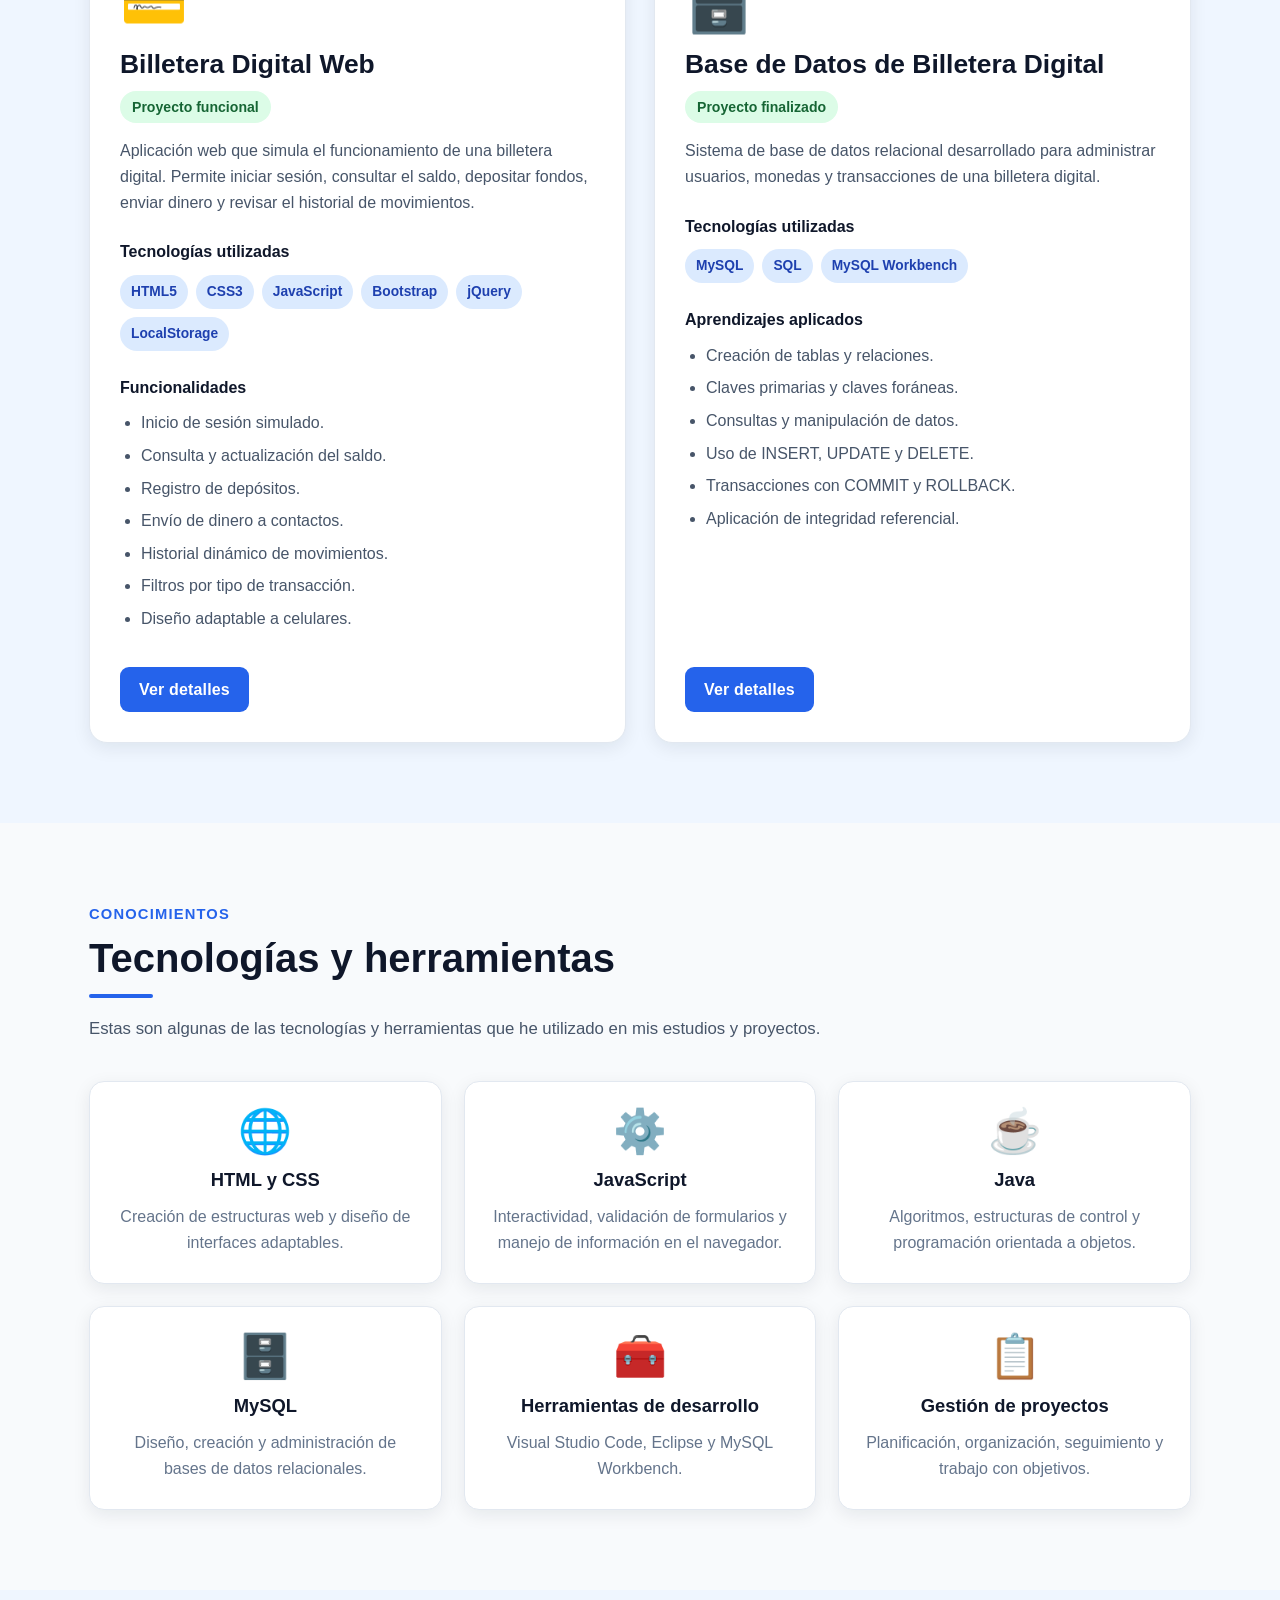
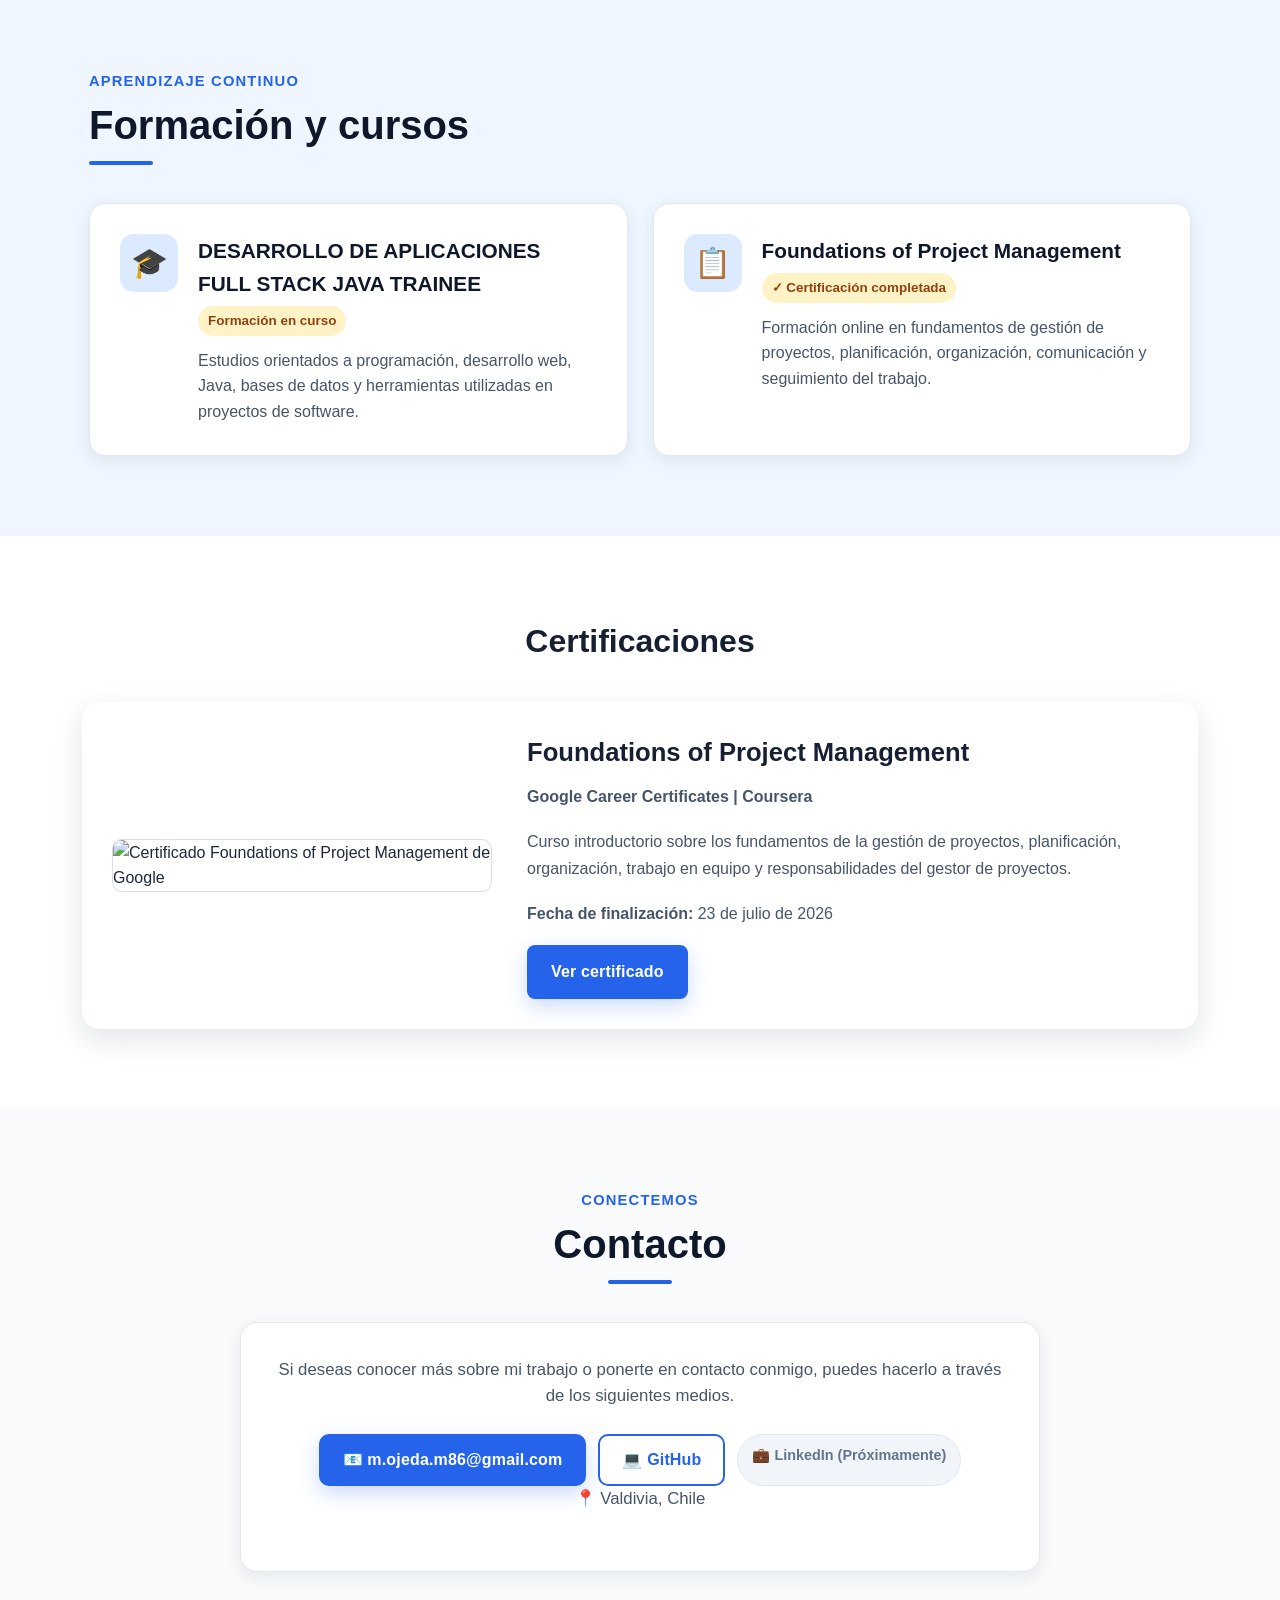
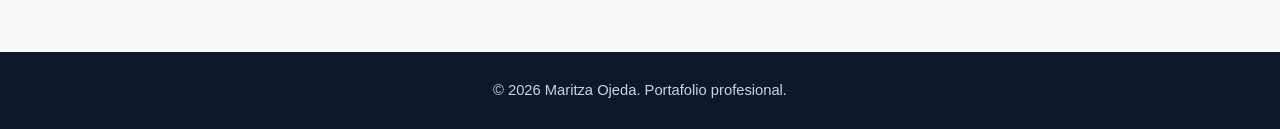
==== commit 2e3c393a: "Add files via upload" ====
--- a/index.html
+++ b/index.html
@@ -87,7 +87,8 @@
                 <li>
                     <a href="#formacion">Formación</a>
                 </li>
-
+                    <a href="#certificaciones">Certificaciones</a>
+                </li>
                 <li>
                     <a href="#contacto">Contacto</a>
                 </li>
@@ -361,9 +362,12 @@
 
                     <div class="acciones-proyecto">
 
-                        <span class="boton-proyecto deshabilitado">
-                            Detalles próximamente
-                        </span>
+                        <a
+                            href="base-datos-billetera.html"
+                            class="boton-proyecto"
+                        >
+                            Ver detalles
+                        </a>
 
                     </div>
 
@@ -529,7 +533,7 @@
                     <div>
 
                         <h3>
-                            Desarrollo de Software
+                            DESARROLLO DE APLICACIONES FULL STACK JAVA TRAINEE
                         </h3>
 
                         <p class="estado-formacion">
@@ -558,11 +562,11 @@
                     <div>
 
                         <h3>
-                            Gestión de Proyectos de Google
+                            Foundations of Project Management
                         </h3>
 
-                        <p class="estado-formacion">
-                            Curso en progreso
+                        <p class="estado-formacion completado">
+                          ✓ Certificación completada
                         </p>
 
                         <p>
@@ -578,55 +582,110 @@
             </div>
 
         </section>
+        <section id="certificaciones" class="certificaciones">
+    <div class="contenedor">
+
+        <h2>Certificaciones</h2>
+
+        <div class="certificacion-card">
+
+            <img
+                src="certificados/google-project-management.png"
+                alt="Certificado Foundations of Project Management de Google"
+                class="certificacion-imagen"
+            >
+
+            <div class="certificacion-info">
+
+                <h3>Foundations of Project Management</h3>
+
+                <p class="certificacion-institucion">
+                    Google Career Certificates | Coursera
+                </p>
+
+                <p>
+                    Curso introductorio sobre los fundamentos de la gestión de
+                    proyectos, planificación, organización, trabajo en equipo
+                    y responsabilidades del gestor de proyectos.
+                </p>
+
+                <p>
+                    <strong>Fecha de finalización:</strong>
+                    23 de julio de 2026
+                </p>
+
+                <a href="certificados/certificado.pdf"
+                   target="_blank"
+                   class="boton">
+                   Ver certificado
+</a>
+                </a>
+
+            </div>
+
+        </div>
+
+    </div>
+</section>
 
         <!-- ======================================
              SECCIÓN DE CONTACTO
              ====================================== -->
-
-        <section
-            id="contacto"
-            class="seccion contacto"
-        >
-
-            <div class="encabezado-seccion">
-
-                <p class="etiqueta-seccion">
-                    Conectemos
-                </p>
-
-                <h2>
-                    Contacto
-                </h2>
-
-            </div>
-
-            <div class="contenido-contacto">
-
-                <p>
-                    Este portafolio se encuentra en desarrollo. Próximamente
-                    incorporaré mis perfiles profesionales y medios de
-                    contacto.
-                </p>
-
-                <div class="enlaces-contacto">
-
-                    <span class="enlace-pendiente">
-                        GitHub próximamente
-                    </span>
-
-                    <span class="enlace-pendiente">
-                        LinkedIn próximamente
-                    </span>
-
-                    <span class="enlace-pendiente">
-                        Correo profesional próximamente
-                    </span>
-
-                </div>
-
-            </div>
-
-        </section>
+<section
+    id="contacto"
+    class="seccion contacto"
+>
+
+    <div class="encabezado-seccion">
+
+        <p class="etiqueta-seccion">
+            Conectemos
+        </p>
+
+        <h2>
+            Contacto
+        </h2>
+
+    </div>
+
+    <div class="contenido-contacto">
+
+        <p>
+            Si deseas conocer más sobre mi trabajo o ponerte en contacto conmigo,
+            puedes hacerlo a través de los siguientes medios.
+        </p>
+
+        <div class="enlaces-contacto">
+
+            <a
+                href="mailto:m.ojeda.m86@gmail.com"
+                class="boton"
+            >
+                📧 m.ojeda.m86@gmail.com
+            </a>
+
+            <a
+                href="https://github.com/marinatiojeda"
+                target="_blank"
+                rel="noopener noreferrer"
+                class="boton boton-secundario"
+            >
+                💻 GitHub
+            </a>
+
+            <span class="enlace-pendiente">
+                💼 LinkedIn (Próximamente)
+            </span>
+
+        </div>
+
+        <p class="ubicacion">
+            📍 Valdivia, Chile
+        </p>
+
+    </div>
+
+</section>
 
     </main>
 
--- a/estilos.css
+++ b/estilos.css
@@ -1,891 +1,1152 @@
-/* ==========================================
-   1. CONFIGURACIÓN GENERAL
-   ========================================== */
-
-:root {
-    --color-principal: #2563eb;
-    --color-principal-oscuro: #1d4ed8;
-    --color-secundario: #0f172a;
-    --color-texto: #1e293b;
-    --color-texto-suave: #475569;
-    --color-fondo: #f8fafc;
-    --color-fondo-alternativo: #eff6ff;
-    --color-blanco: #ffffff;
-    --color-borde: #e2e8f0;
-    --color-exito-fondo: #dcfce7;
-    --color-exito-texto: #166534;
-    --sombra-suave: 0 5px 18px rgba(15, 23, 42, 0.08);
-    --sombra-media: 0 14px 32px rgba(15, 23, 42, 0.14);
-}
-
-* {
-    margin: 0;
-    padding: 0;
-    box-sizing: border-box;
-}
-
-html {
-    scroll-behavior: smooth;
-    scroll-padding-top: 95px;
-}
-
-body {
-    min-height: 100vh;
-    font-family: "Segoe UI", Arial, sans-serif;
-    line-height: 1.6;
-    color: var(--color-texto);
-    background-color: var(--color-fondo);
-}
-
-img {
-    display: block;
-    max-width: 100%;
-}
-
-a {
-    color: inherit;
-}
-
-button,
-input,
-textarea,
-select {
-    font: inherit;
-}
-
-main {
-    width: 100%;
-}
-
-.seccion {
-    max-width: 1150px;
-    margin: 0 auto;
-    padding: 90px 24px;
-}
-
-.seccion-alternativa {
-    max-width: none;
-    padding-right: max(24px, calc((100% - 1102px) / 2));
-    padding-left: max(24px, calc((100% - 1102px) / 2));
-    background-color: var(--color-fondo-alternativo);
-}
-
-.encabezado-seccion {
-    max-width: 760px;
-    margin-bottom: 38px;
-}
-
-.etiqueta-seccion {
-    margin-bottom: 7px;
-    color: var(--color-principal);
-    font-size: 0.92rem;
-    font-weight: 700;
-    letter-spacing: 0.08em;
-    text-transform: uppercase;
-}
-
-.encabezado-seccion h2 {
-    position: relative;
-    margin-bottom: 18px;
-    color: var(--color-secundario);
-    font-size: clamp(2rem, 4vw, 2.5rem);
-    line-height: 1.2;
-}
-
-.encabezado-seccion h2::after {
-    content: "";
-    display: block;
-    width: 64px;
-    height: 4px;
-    margin-top: 12px;
-    background-color: var(--color-principal);
-    border-radius: 10px;
-}
-
-.introduccion-seccion {
-    color: var(--color-texto-suave);
-    font-size: 1.05rem;
-}
-
-
-/* ==========================================
-   2. ENCABEZADO Y NAVEGACIÓN
-   ========================================== */
-
-.encabezado {
-    position: sticky;
-    top: 0;
-    z-index: 1000;
-    padding: 14px 24px;
-    color: var(--color-blanco);
-    background-color: rgba(15, 23, 42, 0.97);
-    box-shadow: 0 3px 15px rgba(0, 0, 0, 0.18);
-    backdrop-filter: blur(10px);
-}
-
-.navegacion {
-    position: relative;
-    max-width: 1150px;
-    margin: 0 auto;
-    display: flex;
-    justify-content: space-between;
-    align-items: center;
-    gap: 25px;
-}
-
-.marca {
-    display: flex;
-    align-items: center;
-    gap: 12px;
-    color: var(--color-blanco);
-    text-decoration: none;
-}
-
-.logo {
-    width: 48px;
-    height: 48px;
-    flex-shrink: 0;
-    display: grid;
-    place-items: center;
-    color: var(--color-blanco);
-    background-color: var(--color-principal);
-    font-size: 1.05rem;
-    font-weight: 800;
-    border-radius: 13px;
-    box-shadow: 0 5px 16px rgba(37, 99, 235, 0.4);
-}
-
-.nombre-marca {
-    display: flex;
-    flex-direction: column;
-}
-
-.nombre-marca .nombre {
-    color: var(--color-blanco);
-    font-size: 1.1rem;
-    font-weight: 700;
-    line-height: 1.2;
-}
-
-.nombre-marca .especialidad {
-    color: #cbd5e1;
-    font-size: 0.8rem;
-    line-height: 1.3;
-}
-
-.menu-principal {
-    display: flex;
-    align-items: center;
-    gap: 22px;
-    list-style: none;
-}
-
-.menu-principal a {
-    position: relative;
-    color: #e2e8f0;
-    text-decoration: none;
-    font-size: 0.95rem;
-    font-weight: 600;
-    transition: color 0.25s ease;
-}
-
-.menu-principal a::after {
-    content: "";
-    position: absolute;
-    right: 0;
-    bottom: -7px;
-    left: 0;
-    height: 2px;
-    background-color: #60a5fa;
-    transform: scaleX(0);
-    transition: transform 0.25s ease;
-}
-
-.menu-principal a:hover,
-.menu-principal a:focus-visible {
-    color: #60a5fa;
-}
-
-.menu-principal a:hover::after,
-.menu-principal a:focus-visible::after {
-    transform: scaleX(1);
-}
-
-.boton-menu {
-    display: none;
-    padding: 6px 10px;
-    color: var(--color-blanco);
-    background: transparent;
-    border: 1px solid #475569;
-    border-radius: 8px;
-    font-size: 1.55rem;
-    line-height: 1;
-    cursor: pointer;
-}
-
-
-/* ==========================================
-   3. SECCIÓN DE INICIO
-   ========================================== */
-
-.hero {
-    max-width: 1150px;
-    min-height: calc(100vh - 77px);
-    margin: 0 auto;
-    padding: 90px 24px;
-    display: grid;
-    grid-template-columns: minmax(0, 1.35fr) minmax(250px, 0.8fr);
-    align-items: center;
-    gap: 60px;
-}
-
-.presentacion {
-    margin-bottom: 4px;
-    color: var(--color-principal);
-    font-size: 1.1rem;
-    font-weight: 700;
-}
-
-.hero-texto h1 {
-    margin-bottom: 12px;
-    color: var(--color-secundario);
-    font-size: clamp(3rem, 7vw, 4.6rem);
-    line-height: 1.04;
-}
-
-.hero-texto h2 {
-    margin-bottom: 22px;
-    color: var(--color-texto-suave);
-    font-size: clamp(1.35rem, 3vw, 1.8rem);
-    line-height: 1.3;
-}
-
-.descripcion-hero {
-    max-width: 690px;
-    margin-bottom: 30px;
-    color: var(--color-texto-suave);
-    font-size: 1.1rem;
-}
-
-.acciones-hero {
-    display: flex;
-    align-items: center;
-    flex-wrap: wrap;
-    gap: 14px;
-}
-
-.boton {
-    display: inline-flex;
-    justify-content: center;
-    align-items: center;
-    min-height: 48px;
-    padding: 12px 24px;
-    color: var(--color-blanco);
-    background-color: var(--color-principal);
-    text-decoration: none;
-    font-weight: 700;
-    border: 2px solid var(--color-principal);
-    border-radius: 10px;
-    box-shadow: 0 7px 20px rgba(37, 99, 235, 0.24);
-    transition:
-        transform 0.25s ease,
-        background-color 0.25s ease,
-        border-color 0.25s ease;
-}
-
-.boton:hover,
-.boton:focus-visible {
-    background-color: var(--color-principal-oscuro);
-    border-color: var(--color-principal-oscuro);
-    transform: translateY(-3px);
-}
-
-.boton-secundario {
-    color: var(--color-principal);
-    background-color: transparent;
-    box-shadow: none;
-}
-
-.boton-secundario:hover,
-.boton-secundario:focus-visible {
-    color: var(--color-blanco);
-    background-color: var(--color-principal);
-    border-color: var(--color-principal);
-}
-
-.hero-imagen {
-    display: flex;
-    justify-content: center;
-    align-items: center;
-}
-
-.foto-perfil {
-    width: 290px;
-    height: 290px;
-    display: block;
-    object-fit: cover;
-    object-position: center 28%;
-    border: 8px solid #dbeafe;
-    border-radius: 50%;
-    box-shadow: 0 18px 42px rgba(15, 23, 42, 0.18);
-}
-
-
-/* ==========================================
-   4. SECCIÓN SOBRE MÍ
-   ========================================== */
-
-#sobre-mi {
-    border-top: 1px solid var(--color-borde);
-    border-bottom: 1px solid var(--color-borde);
-}
-
-.contenido-sobre-mi {
-    max-width: 900px;
-    padding: 34px;
-    background-color: var(--color-blanco);
-    border: 1px solid var(--color-borde);
-    border-radius: 18px;
-    box-shadow: var(--sombra-suave);
-}
-
-.contenido-sobre-mi p {
-    color: var(--color-texto-suave);
-    font-size: 1.08rem;
-}
-
-.contenido-sobre-mi p + p {
-    margin-top: 18px;
-}
-
-
-/* ==========================================
-   5. PROYECTOS
-   ========================================== */
-
-.contenedor-proyectos {
-    display: grid;
-    grid-template-columns: repeat(2, minmax(0, 1fr));
-    align-items: stretch;
-    gap: 28px;
-}
-
-.tarjeta-proyecto {
-    padding: 32px;
-    display: flex;
-    flex-direction: column;
-    background-color: var(--color-blanco);
-    border: 1px solid var(--color-borde);
-    border-radius: 17px;
-    box-shadow: var(--sombra-suave);
-    transition:
-        transform 0.3s ease,
-        box-shadow 0.3s ease;
-}
-
-.tarjeta-proyecto:hover {
-    transform: translateY(-7px);
-    box-shadow: var(--sombra-media);
-}
-
-.icono-proyecto {
-    margin-bottom: 15px;
-    font-size: 3.4rem;
-    line-height: 1;
-}
-
-.encabezado-proyecto {
-    margin-bottom: 15px;
-}
-
-.tarjeta-proyecto h3 {
-    margin-bottom: 10px;
-    color: var(--color-secundario);
-    font-size: 1.65rem;
-    line-height: 1.25;
-}
-
-.tarjeta-proyecto h4 {
-    margin-top: 24px;
-    margin-bottom: 10px;
-    color: var(--color-secundario);
-    font-size: 1rem;
-}
-
-.tarjeta-proyecto > p {
-    color: var(--color-texto-suave);
-}
-
-.estado {
-    display: inline-block;
-    padding: 5px 12px;
-    font-size: 0.88rem;
-    font-weight: 700;
-    border-radius: 999px;
-}
-
-.finalizado {
-    color: var(--color-exito-texto);
-    background-color: var(--color-exito-fondo);
-}
-
-.lista-etiquetas {
-    display: flex;
-    flex-wrap: wrap;
-    gap: 8px;
-    padding: 0;
-    list-style: none;
-}
-
-.lista-etiquetas li {
-    padding: 6px 11px;
-    color: #1e40af;
-    background-color: #dbeafe;
-    font-size: 0.86rem;
-    font-weight: 600;
-    border-radius: 999px;
-}
-
-.lista-aprendizajes {
-    padding-left: 21px;
-    color: var(--color-texto-suave);
-}
-
-.lista-aprendizajes li {
-    margin-bottom: 7px;
-}
-
-.acciones-proyecto {
-    margin-top: auto;
-    padding-top: 28px;
-}
-
-.boton-proyecto {
-    display: inline-flex;
-    justify-content: center;
-    align-items: center;
-    min-height: 44px;
-    padding: 10px 19px;
-    color: var(--color-blanco);
-    background-color: var(--color-principal);
-    text-decoration: none;
-    font-weight: 700;
-    border-radius: 9px;
-    transition:
-        transform 0.25s ease,
-        background-color 0.25s ease;
-}
-
-.boton-proyecto:hover,
-.boton-proyecto:focus-visible {
-    background-color: var(--color-principal-oscuro);
-    transform: translateY(-2px);
-}
-
-.boton-proyecto.deshabilitado {
-    color: #64748b;
-    background-color: #e2e8f0;
-    cursor: not-allowed;
-}
-
-
-/* ==========================================
-   6. TECNOLOGÍAS
-   ========================================== */
-
-.contenedor-tecnologias {
-    display: grid;
-    grid-template-columns: repeat(3, minmax(0, 1fr));
-    gap: 22px;
-}
-
-.tecnologia {
-    padding: 28px 24px;
-    background-color: var(--color-blanco);
-    text-align: center;
-    border: 1px solid var(--color-borde);
-    border-radius: 15px;
-    box-shadow: var(--sombra-suave);
-    transition:
-        transform 0.3s ease,
-        box-shadow 0.3s ease;
-}
-
-.tecnologia:hover {
-    transform: translateY(-6px);
-    box-shadow: var(--sombra-media);
-}
-
-.tecnologia span {
-    display: block;
-    margin-bottom: 12px;
-    font-size: 2.7rem;
-    line-height: 1;
-}
-
-.tecnologia h3 {
-    margin-bottom: 10px;
-    color: var(--color-secundario);
-    font-size: 1.15rem;
-}
-
-.tecnologia p {
-    color: #64748b;
-}
-
-
-/* ==========================================
-   7. FORMACIÓN
-   ========================================== */
-
-.contenedor-formacion {
-    display: grid;
-    grid-template-columns: repeat(2, minmax(0, 1fr));
-    gap: 25px;
-}
-
-.tarjeta-formacion {
-    padding: 30px;
-    display: flex;
-    align-items: flex-start;
-    gap: 20px;
-    background-color: var(--color-blanco);
-    border: 1px solid var(--color-borde);
-    border-radius: 16px;
-    box-shadow: var(--sombra-suave);
-}
-
-.icono-formacion {
-    width: 58px;
-    height: 58px;
-    flex-shrink: 0;
-    display: grid;
-    place-items: center;
-    background-color: #dbeafe;
-    font-size: 1.85rem;
-    border-radius: 14px;
-}
-
-.tarjeta-formacion h3 {
-    margin-bottom: 6px;
-    color: var(--color-secundario);
-    font-size: 1.3rem;
-}
-
-.estado-formacion {
-    display: inline-block;
-    margin-bottom: 12px;
-    padding: 4px 10px;
-    color: #92400e;
-    background-color: #fef3c7;
-    font-size: 0.84rem;
-    font-weight: 700;
-    border-radius: 999px;
-}
-
-.tarjeta-formacion p:last-child {
-    color: var(--color-texto-suave);
-}
-
-
-/* ==========================================
-   8. CONTACTO
-   ========================================== */
-
-.contacto {
-    text-align: center;
-}
-
-.contacto .encabezado-seccion {
-    margin-right: auto;
-    margin-left: auto;
-}
-
-.contacto .encabezado-seccion h2::after {
-    margin-right: auto;
-    margin-left: auto;
-}
-
-.contenido-contacto {
-    max-width: 800px;
-    margin: 0 auto;
-    padding: 34px;
-    background-color: var(--color-blanco);
-    border: 1px solid var(--color-borde);
-    border-radius: 17px;
-    box-shadow: var(--sombra-suave);
-}
-
-.contenido-contacto > p {
-    margin-bottom: 24px;
-    color: var(--color-texto-suave);
-    font-size: 1.05rem;
-}
-
-.enlaces-contacto {
-    display: flex;
-    justify-content: center;
-    flex-wrap: wrap;
-    gap: 12px;
-}
-
-.enlace-pendiente {
-    padding: 9px 14px;
-    color: #64748b;
-    background-color: #f1f5f9;
-    font-size: 0.9rem;
-    font-weight: 600;
-    border: 1px solid var(--color-borde);
-    border-radius: 999px;
-}
-
-
-/* ==========================================
-   9. PÁGINA DE DETALLE DEL PROYECTO
-   ========================================== */
-
-.detalle-proyecto {
-    max-width: 900px;
-    min-height: 75vh;
-    margin: 0 auto;
-    padding: 75px 24px;
-}
-
-.detalle-proyecto h1 {
-    margin-top: 25px;
-    margin-bottom: 20px;
-    color: var(--color-secundario);
-    font-size: clamp(2.4rem, 6vw, 3.2rem);
-    line-height: 1.15;
-}
-
-.detalle-proyecto h2 {
-    margin-top: 36px;
-    margin-bottom: 13px;
-    color: var(--color-secundario);
-    font-size: 1.7rem;
-}
-
-.detalle-proyecto p {
-    margin-bottom: 16px;
-    color: var(--color-texto-suave);
-    font-size: 1.05rem;
-}
-
-.detalle-proyecto ul {
-    padding-left: 24px;
-    color: var(--color-texto-suave);
-}
-
-.detalle-proyecto li {
-    margin-bottom: 8px;
-}
-
-.enlace-volver {
-    color: var(--color-principal);
-    text-decoration: none;
-    font-weight: 700;
-}
-
-.enlace-volver:hover,
-.enlace-volver:focus-visible {
-    text-decoration: underline;
-}
-
-
-/* ==========================================
-   10. PIE DE PÁGINA
-   ========================================== */
-
-footer {
-    padding: 27px 20px;
-    color: var(--color-blanco);
-    background-color: var(--color-secundario);
-    text-align: center;
-}
-
-footer p {
-    color: #cbd5e1;
-    font-size: 0.92rem;
-}
-
-
-/* ==========================================
-   11. ACCESIBILIDAD
-   ========================================== */
-
-a:focus-visible,
-button:focus-visible {
-    outline: 3px solid #93c5fd;
-    outline-offset: 4px;
-}
-
-
-/* ==========================================
-   12. DISEÑO PARA TABLET
-   ========================================== */
-
-@media (max-width: 900px) {
-
-    .hero {
-        min-height: auto;
-        grid-template-columns: 1fr;
-        text-align: center;
-    }
-
-    .hero-imagen {
-        order: -1;
-    }
-
-    .descripcion-hero {
-        margin-right: auto;
-        margin-left: auto;
-    }
-
-    .acciones-hero {
-        justify-content: center;
-    }
-
-   .foto-perfil {
-    width: 235px;
-    height: 235px;
-}
-
-    .contenedor-proyectos,
-    .contenedor-formacion {
-        grid-template-columns: 1fr;
-    }
-
-    .contenedor-tecnologias {
-        grid-template-columns: repeat(2, minmax(0, 1fr));
-    }
-
-    .boton-menu {
-        display: block;
-    }
-
-    .menu-principal {
-        position: absolute;
-        top: calc(100% + 14px);
-        right: 0;
-        left: 0;
-        padding: 18px;
-        display: none;
-        flex-direction: column;
-        align-items: stretch;
-        gap: 4px;
-        background-color: var(--color-secundario);
-        border: 1px solid #334155;
-        border-radius: 12px;
-        box-shadow: 0 15px 30px rgba(0, 0, 0, 0.25);
-    }
-
-    .menu-principal.activo {
-        display: flex;
-    }
-
-    .menu-principal a {
-        display: block;
-        padding: 10px 12px;
-        border-radius: 8px;
-    }
-
-    .menu-principal a:hover,
-    .menu-principal a:focus-visible {
-        background-color: #1e293b;
-    }
-
-    .menu-principal a::after {
-        display: none;
-    }
-}
-
-
-/* ==========================================
-   13. DISEÑO PARA CELULAR
-   ========================================== */
-
-@media (max-width: 600px)
-
-    html {
-        scroll-padding-top: 75px;
-    }
-
-    .encabezado {
-        padding: 11px 16px;
-    }
-
-    .logo {
-        width: 43px;
-        height: 43px;
-    }
-
-    .nombre-marca .nombre {
-        font-size: 1rem;
-    }
-
-    .nombre-marca .especialidad {
-        font-size: 0.72rem;
-    }
-
-    .hero {
-        padding: 60px 18px 70px;
-        gap: 38px;
-    }
-
-    .hero-texto h1 {
-        font-size: 2.75rem;
-    }
-
-    .hero-texto h2 {
-        font-size: 1.25rem;
-    }
-
-    .descripcion-hero {
-        font-size: 1rem;
-    }
-
-    .acciones-hero {
-        flex-direction: column;
-    }
-
-    .boton {
-        width: 100%;
-    }
-
-   .foto-perfil {
-    width: 195px;
-    height: 195px;
-}
-    .seccion,
-    .seccion-alternativa {
-        padding: 70px 18px;
-    }
-
-    .contenido-sobre-mi,
-    .contenido-contacto,
-    .tarjeta-proyecto,
-    .tarjeta-formacion {
-        padding: 24px;
-    }
-
-    .contenedor-tecnologias {
-        grid-template-columns: 1fr;
-    }
-
-    .tarjeta-formacion {
-        flex-direction: column;
-    }
-
-    .enlaces-contacto {
-        flex-direction: column;
-    }
-
-    .enlace-pendiente {
-        width: 100%;
-    }
-
-    .detalle-proyecto {
-        padding: 55px 18px;
-    }
+/* ==========================================
+   1. CONFIGURACIÓN GENERAL
+   ========================================== */
+
+:root {
+    --color-principal: #2563eb;
+    --color-principal-oscuro: #1d4ed8;
+    --color-secundario: #0f172a;
+    --color-texto: #1e293b;
+    --color-texto-suave: #475569;
+    --color-fondo: #f8fafc;
+    --color-fondo-alternativo: #eff6ff;
+    --color-blanco: #ffffff;
+    --color-borde: #e2e8f0;
+    --color-exito-fondo: #dcfce7;
+    --color-exito-texto: #166534;
+    --sombra-suave: 0 5px 18px rgba(15, 23, 42, 0.08);
+    --sombra-media: 0 14px 32px rgba(15, 23, 42, 0.14);
+}
+
+* {
+    margin: 0;
+    padding: 0;
+    box-sizing: border-box;
+}
+
+html {
+    scroll-behavior: smooth;
+    scroll-padding-top: 95px;
+}
+
+body {
+    min-height: 100vh;
+    font-family: "Segoe UI", Arial, sans-serif;
+    line-height: 1.6;
+    color: var(--color-texto);
+    background-color: var(--color-fondo);
+}
+
+img {
+    display: block;
+    max-width: 100%;
+}
+
+a {
+    color: inherit;
+}
+
+button,
+input,
+textarea,
+select {
+    font: inherit;
+}
+
+main {
+    width: 100%;
+}
+
+.seccion {
+    max-width: 1150px;
+    margin: 0 auto;
+    padding: 80px 24px;
+}
+
+.seccion-alternativa {
+    max-width: none;
+    padding-right: max(24px, calc((100% - 1102px) / 2));
+    padding-left: max(24px, calc((100% - 1102px) / 2));
+    background-color: var(--color-fondo-alternativo);
+}
+
+.encabezado-seccion {
+    max-width: 760px;
+    margin-bottom: 38px;
+}
+
+.etiqueta-seccion {
+    margin-bottom: 7px;
+    color: var(--color-principal);
+    font-size: 0.92rem;
+    font-weight: 700;
+    letter-spacing: 0.08em;
+    text-transform: uppercase;
+}
+
+.encabezado-seccion h2 {
+    position: relative;
+    margin-bottom: 18px;
+    color: var(--color-secundario);
+    font-size: clamp(2rem, 4vw, 2.5rem);
+    line-height: 1.2;
+}
+
+.encabezado-seccion h2::after {
+    content: "";
+    display: block;
+    width: 64px;
+    height: 4px;
+    margin-top: 12px;
+    background-color: var(--color-principal);
+    border-radius: 12px;
+}
+
+.introduccion-seccion {
+    color: var(--color-texto-suave);
+    font-size: 1.05rem;
+}
+
+
+/* ==========================================
+   2. ENCABEZADO Y NAVEGACIÓN
+   ========================================== */
+
+.encabezado {
+    position: sticky;
+    top: 0;
+    z-index: 1000;
+    padding: 14px 24px;
+    color: var(--color-blanco);
+    background-color: rgba(15, 23, 42, 0.97);
+    box-shadow: 0 3px 15px rgba(0, 0, 0, 0.18);
+    backdrop-filter: blur(10px);
+}
+
+.navegacion {
+    position: relative;
+    max-width: 1150px;
+    margin: 0 auto;
+    display: flex;
+    justify-content: space-between;
+    align-items: center;
+    gap: 25px;
+}
+
+.marca {
+    display: flex;
+    align-items: center;
+    gap: 12px;
+    color: var(--color-blanco);
+    text-decoration: none;
+}
+
+.logo {
+    width: 48px;
+    height: 48px;
+    flex-shrink: 0;
+    display: grid;
+    place-items: center;
+    color: var(--color-blanco);
+    background-color: var(--color-principal);
+    font-size: 1.05rem;
+    font-weight: 800;
+    border-radius: 13px;
+    box-shadow: 0 5px 16px rgba(37, 99, 235, 0.4);
+}
+
+.nombre-marca {
+    display: flex;
+    flex-direction: column;
+}
+
+.nombre-marca .nombre {
+    color: var(--color-blanco);
+    font-size: 1.1rem;
+    font-weight: 700;
+    line-height: 1.2;
+}
+
+.nombre-marca .especialidad {
+    color: #cbd5e1;
+    font-size: 0.8rem;
+    line-height: 1.3;
+}
+
+.menu-principal {
+    display: flex;
+    align-items: center;
+    gap: 22px;
+    list-style: none;
+}
+
+.menu-principal a {
+    position: relative;
+    color: #e2e8f0;
+    text-decoration: none;
+    font-size: 0.95rem;
+    font-weight: 600;
+    transition: color 0.25s ease;
+}
+
+.menu-principal a::after {
+    content: "";
+    position: absolute;
+    right: 0;
+    bottom: -7px;
+    left: 0;
+    height: 2px;
+    background-color: #60a5fa;
+    transform: scaleX(0);
+    transition: transform 0.25s ease;
+}
+
+.menu-principal a:hover,
+.menu-principal a:focus-visible {
+    color: #60a5fa;
+}
+
+.menu-principal a:hover::after,
+.menu-principal a:focus-visible::after {
+    transform: scaleX(1);
+}
+
+.boton-menu {
+    display: none;
+    padding: 6px 10px;
+    color: var(--color-blanco);
+    background: transparent;
+    border: 1px solid #475569;
+    border-radius: 8px;
+    font-size: 1.55rem;
+    line-height: 1;
+    cursor: pointer;
+}
+
+
+/* ==========================================
+   3. SECCIÓN DE INICIO
+   ========================================== */
+
+.hero {
+    max-width: 1150px;
+    min-height: 620px;
+    margin: 0 auto;
+    padding: 65px 24px 72px;
+    display: grid;
+    grid-template-columns: minmax(0, 1.2fr) minmax(280px, 0.8fr);
+    align-items: center;
+    gap: 48px;
+}
+
+.presentacion {
+    margin-bottom: 4px;
+    color: var(--color-principal);
+    font-size: 1.1rem;
+    font-weight: 700;
+}
+
+.hero-texto h1 {
+    margin-bottom: 12px;
+    color: var(--color-secundario);
+    font-size: clamp(2.9rem, 6vw, 4.25rem);
+    line-height: 1.04;
+}
+
+.hero-texto h2 {
+    margin-bottom: 22px;
+    color: var(--color-texto-suave);
+    font-size: clamp(1.35rem, 3vw, 1.8rem);
+    line-height: 1.3;
+}
+
+.descripcion-hero {
+    max-width: 690px;
+    margin-bottom: 26px;
+    color: var(--color-texto-suave);
+    font-size: 1.1rem;
+}
+
+.acciones-hero {
+    display: flex;
+    align-items: center;
+    flex-wrap: wrap;
+    gap: 12px;
+}
+
+.boton {
+    display: inline-flex;
+    justify-content: center;
+    align-items: center;
+    min-height: 46px;
+    padding: 11px 22px;
+    color: var(--color-blanco);
+    background-color: var(--color-principal);
+    text-decoration: none;
+    font-weight: 700;
+    border: 2px solid var(--color-principal);
+    border-radius: 10px;
+    box-shadow: 0 7px 20px rgba(37, 99, 235, 0.24);
+    transition:
+        transform 0.25s ease,
+        background-color 0.25s ease,
+        border-color 0.25s ease;
+}
+
+.boton:hover,
+.boton:focus-visible {
+    background-color: var(--color-principal-oscuro);
+    border-color: var(--color-principal-oscuro);
+    transform: translateY(-3px);
+}
+
+.boton-secundario {
+    color: var(--color-principal);
+    background-color: transparent;
+    box-shadow: none;
+}
+
+.boton-secundario:hover,
+.boton-secundario:focus-visible {
+    color: var(--color-blanco);
+    background-color: var(--color-principal);
+    border-color: var(--color-principal);
+}
+
+.hero-imagen {
+    display: flex;
+    justify-content: center;
+    align-items: center;
+}
+
+.foto-perfil {
+    width: 315px;
+    height: 315px;
+    display: block;
+    object-fit: cover;
+    object-position: center 28%;
+    border: 9px solid #dbeafe;
+    border-radius: 50%;
+    box-shadow: 0 22px 48px rgba(15, 23, 42, 0.2);
+}
+
+
+/* ==========================================
+   4. SECCIÓN SOBRE MÍ
+   ========================================== */
+
+#sobre-mi {
+    border-top: 1px solid var(--color-borde);
+    border-bottom: 1px solid var(--color-borde);
+}
+
+.contenido-sobre-mi {
+    max-width: 900px;
+    padding: 34px;
+    background-color: var(--color-blanco);
+    border: 1px solid var(--color-borde);
+    border-radius: 18px;
+    box-shadow: var(--sombra-suave);
+}
+
+.contenido-sobre-mi p {
+    color: var(--color-texto-suave);
+    font-size: 1.08rem;
+}
+
+.contenido-sobre-mi p + p {
+    margin-top: 18px;
+}
+
+
+/* ==========================================
+   5. PROYECTOS
+   ========================================== */
+
+.contenedor-proyectos {
+    display: grid;
+    grid-template-columns: repeat(2, minmax(0, 1fr));
+    align-items: stretch;
+    gap: 28px;
+}
+
+.tarjeta-proyecto {
+    padding: 30px;
+    display: flex;
+    flex-direction: column;
+    background-color: var(--color-blanco);
+    border: 1px solid var(--color-borde);
+    border-radius: 18px;
+    box-shadow: var(--sombra-suave);
+    transition:
+        transform 0.3s ease,
+        box-shadow 0.3s ease;
+}
+
+.tarjeta-proyecto:hover {
+    transform: translateY(-7px);
+    box-shadow: var(--sombra-media);
+}
+
+.icono-proyecto {
+    margin-bottom: 15px;
+    font-size: 3.4rem;
+    line-height: 1;
+}
+
+.encabezado-proyecto {
+    margin-bottom: 15px;
+}
+
+.tarjeta-proyecto h3 {
+    margin-bottom: 10px;
+    color: var(--color-secundario);
+    font-size: 1.65rem;
+    line-height: 1.25;
+}
+
+.tarjeta-proyecto h4 {
+    margin-top: 24px;
+    margin-bottom: 10px;
+    color: var(--color-secundario);
+    font-size: 1rem;
+}
+
+.tarjeta-proyecto > p {
+    color: var(--color-texto-suave);
+}
+
+.estado {
+    display: inline-block;
+    padding: 5px 12px;
+    font-size: 0.88rem;
+    font-weight: 700;
+    border-radius: 999px;
+}
+
+.finalizado {
+    color: var(--color-exito-texto);
+    background-color: var(--color-exito-fondo);
+}
+
+.lista-etiquetas {
+    display: flex;
+    flex-wrap: wrap;
+    gap: 8px;
+    padding: 0;
+    list-style: none;
+}
+
+.lista-etiquetas li {
+    padding: 6px 11px;
+    color: #1e40af;
+    background-color: #dbeafe;
+    font-size: 0.86rem;
+    font-weight: 600;
+    border-radius: 999px;
+}
+
+.lista-aprendizajes {
+    padding-left: 21px;
+    color: var(--color-texto-suave);
+}
+
+.lista-aprendizajes li {
+    margin-bottom: 7px;
+}
+
+.acciones-proyecto {
+    margin-top: auto;
+    padding-top: 28px;
+}
+
+.boton-proyecto {
+    display: inline-flex;
+    justify-content: center;
+    align-items: center;
+    min-height: 44px;
+    padding: 10px 19px;
+    color: var(--color-blanco);
+    background-color: var(--color-principal);
+    text-decoration: none;
+    font-weight: 700;
+    border-radius: 9px;
+    transition:
+        transform 0.25s ease,
+        background-color 0.25s ease;
+}
+
+.boton-proyecto:hover,
+.boton-proyecto:focus-visible {
+    background-color: var(--color-principal-oscuro);
+    transform: translateY(-2px);
+}
+
+.boton-proyecto.deshabilitado {
+    color: #64748b;
+    background-color: #e2e8f0;
+    cursor: not-allowed;
+}
+
+
+/* ==========================================
+   6. TECNOLOGÍAS
+   ========================================== */
+
+.contenedor-tecnologias {
+    display: grid;
+    grid-template-columns: repeat(3, minmax(0, 1fr));
+    gap: 22px;
+}
+
+.tecnologia {
+    padding: 28px 24px;
+    background-color: var(--color-blanco);
+    text-align: center;
+    border: 1px solid var(--color-borde);
+    border-radius: 15px;
+    box-shadow: var(--sombra-suave);
+    transition:
+        transform 0.3s ease,
+        box-shadow 0.3s ease;
+}
+
+.tecnologia:hover {
+    transform: translateY(-6px);
+    box-shadow: var(--sombra-media);
+}
+
+.tecnologia span {
+    display: block;
+    margin-bottom: 12px;
+    font-size: 2.7rem;
+    line-height: 1;
+}
+
+.tecnologia h3 {
+    margin-bottom: 10px;
+    color: var(--color-secundario);
+    font-size: 1.15rem;
+}
+
+.tecnologia p {
+    color: #64748b;
+}
+
+
+/* ==========================================
+   7. FORMACIÓN
+   ========================================== */
+
+.contenedor-formacion {
+    display: grid;
+    grid-template-columns: repeat(2, minmax(0, 1fr));
+    gap: 25px;
+}
+
+.tarjeta-formacion {
+    padding: 30px;
+    display: flex;
+    align-items: flex-start;
+    gap: 20px;
+    background-color: var(--color-blanco);
+    border: 1px solid var(--color-borde);
+    border-radius: 16px;
+    box-shadow: var(--sombra-suave);
+}
+
+.icono-formacion {
+    width: 58px;
+    height: 58px;
+    flex-shrink: 0;
+    display: grid;
+    place-items: center;
+    background-color: #dbeafe;
+    font-size: 1.85rem;
+    border-radius: 14px;
+}
+
+.tarjeta-formacion h3 {
+    margin-bottom: 6px;
+    color: var(--color-secundario);
+    font-size: 1.3rem;
+}
+
+.estado-formacion {
+    display: inline-block;
+    margin-bottom: 12px;
+    padding: 4px 10px;
+    color: #92400e;
+    background-color: #fef3c7;
+    font-size: 0.84rem;
+    font-weight: 700;
+    border-radius: 999px;
+}
+
+.tarjeta-formacion p:last-child {
+    color: var(--color-texto-suave);
+}
+
+
+/* ==========================================
+   8. CONTACTO
+   ========================================== */
+
+.contacto {
+    text-align: center;
+}
+
+.contacto .encabezado-seccion {
+    margin-right: auto;
+    margin-left: auto;
+}
+
+.contacto .encabezado-seccion h2::after {
+    margin-right: auto;
+    margin-left: auto;
+}
+
+.contenido-contacto {
+    max-width: 800px;
+    margin: 0 auto;
+    padding: 34px;
+    background-color: var(--color-blanco);
+    border: 1px solid var(--color-borde);
+    border-radius: 17px;
+    box-shadow: var(--sombra-suave);
+}
+
+.contenido-contacto > p {
+    margin-bottom: 24px;
+    color: var(--color-texto-suave);
+    font-size: 1.05rem;
+}
+
+.enlaces-contacto {
+    display: flex;
+    justify-content: center;
+    flex-wrap: wrap;
+    gap: 12px;
+}
+
+.enlace-pendiente {
+    padding: 9px 14px;
+    color: #64748b;
+    background-color: #f1f5f9;
+    font-size: 0.9rem;
+    font-weight: 600;
+    border: 1px solid var(--color-borde);
+    border-radius: 999px;
+}
+
+
+/* ==========================================
+   9. PÁGINA DE DETALLE DEL PROYECTO
+   ========================================== */
+
+.detalle-proyecto {
+    max-width: 900px;
+    min-height: 75vh;
+    margin: 0 auto;
+    padding: 75px 24px;
+}
+
+.detalle-proyecto h1 {
+    margin-top: 25px;
+    margin-bottom: 20px;
+    color: var(--color-secundario);
+    font-size: clamp(2.4rem, 6vw, 3.2rem);
+    line-height: 1.15;
+}
+
+.detalle-proyecto h2 {
+    margin-top: 36px;
+    margin-bottom: 13px;
+    color: var(--color-secundario);
+    font-size: 1.7rem;
+}
+
+.detalle-proyecto p {
+    margin-bottom: 16px;
+    color: var(--color-texto-suave);
+    font-size: 1.05rem;
+}
+
+.detalle-proyecto ul {
+    padding-left: 24px;
+    color: var(--color-texto-suave);
+}
+
+.detalle-proyecto li {
+    margin-bottom: 8px;
+}
+
+.enlace-volver {
+    color: var(--color-principal);
+    text-decoration: none;
+    font-weight: 700;
+}
+
+.enlace-volver:hover,
+.enlace-volver:focus-visible {
+    text-decoration: underline;
+}
+
+
+/* ==========================================
+   10. PIE DE PÁGINA
+   ========================================== */
+
+footer {
+    padding: 27px 20px;
+    color: var(--color-blanco);
+    background-color: var(--color-secundario);
+    text-align: center;
+}
+
+footer p {
+    color: #cbd5e1;
+    font-size: 0.92rem;
+}
+
+
+
+/* ==========================================
+   MEJORAS VISUALES DEL PORTAFOLIO
+   ========================================== */
+
+.hero-texto,
+.hero-imagen {
+    animation: aparecer-suave 0.75s ease both;
+}
+
+.hero-imagen {
+    animation-delay: 0.12s;
+}
+
+.foto-perfil {
+    transition:
+        transform 0.35s ease,
+        box-shadow 0.35s ease;
+}
+
+.foto-perfil:hover {
+    transform: translateY(-5px) scale(1.015);
+    box-shadow: 0 28px 58px rgba(15, 23, 42, 0.24);
+}
+
+.tarjeta-proyecto,
+.tecnologia,
+.tarjeta-formacion,
+.contenido-sobre-mi,
+.contenido-contacto {
+    transition:
+        transform 0.3s ease,
+        box-shadow 0.3s ease,
+        border-color 0.3s ease;
+}
+
+.tarjeta-proyecto:hover,
+.tecnologia:hover,
+.tarjeta-formacion:hover {
+    border-color: #bfdbfe;
+}
+
+.boton,
+.boton-proyecto {
+    letter-spacing: 0.01em;
+}
+
+@keyframes aparecer-suave {
+    from {
+        opacity: 0;
+        transform: translateY(18px);
+    }
+
+    to {
+        opacity: 1;
+        transform: translateY(0);
+    }
+}
+
+@media (prefers-reduced-motion: reduce) {
+    html {
+        scroll-behavior: auto;
+    }
+
+    *,
+    *::before,
+    *::after {
+        animation-duration: 0.01ms !important;
+        animation-iteration-count: 1 !important;
+        transition-duration: 0.01ms !important;
+    }
+}
+
+/* ==========================================
+   11. ACCESIBILIDAD
+   ========================================== */
+
+a:focus-visible,
+button:focus-visible {
+    outline: 3px solid #93c5fd;
+    outline-offset: 4px;
+}
+
+
+/* ==========================================
+   12. DISEÑO PARA TABLET
+   ========================================== */
+
+@media (max-width: 900px) {
+
+    .hero {
+        min-height: auto;
+        grid-template-columns: 1fr;
+        text-align: center;
+    }
+
+    .hero-imagen {
+        order: -1;
+    }
+
+    .descripcion-hero {
+        margin-right: auto;
+        margin-left: auto;
+    }
+
+    .acciones-hero {
+        justify-content: center;
+    }
+
+   .foto-perfil {
+    width: 235px;
+    height: 235px;
+}
+
+    .contenedor-proyectos,
+    .contenedor-formacion {
+        grid-template-columns: 1fr;
+    }
+
+    .contenedor-tecnologias {
+        grid-template-columns: repeat(2, minmax(0, 1fr));
+    }
+
+    .boton-menu {
+        display: block;
+    }
+
+    .menu-principal {
+        position: absolute;
+        top: calc(100% + 14px);
+        right: 0;
+        left: 0;
+        padding: 18px;
+        display: none;
+        flex-direction: column;
+        align-items: stretch;
+        gap: 4px;
+        background-color: var(--color-secundario);
+        border: 1px solid #334155;
+        border-radius: 12px;
+        box-shadow: 0 15px 30px rgba(0, 0, 0, 0.25);
+    }
+
+    .menu-principal.activo {
+        display: flex;
+    }
+
+    .menu-principal a {
+        display: block;
+        padding: 10px 12px;
+        border-radius: 8px;
+    }
+
+    .menu-principal a:hover,
+    .menu-principal a:focus-visible {
+        background-color: #1e293b;
+    }
+
+    .menu-principal a::after {
+        display: none;
+    }
+}
+
+
+/* ==========================================
+   13. DISEÑO PARA CELULAR
+   ========================================== */
+
+@media (max-width: 600px) {
+
+    html {
+        scroll-padding-top: 75px;
+    }
+
+    .encabezado {
+        padding: 11px 16px;
+    }
+
+    .logo {
+        width: 43px;
+        height: 43px;
+    }
+
+    .nombre-marca .nombre {
+        font-size: 1rem;
+    }
+
+    .nombre-marca .especialidad {
+        font-size: 0.72rem;
+    }
+
+    .hero {
+        padding: 45px 18px 58px;
+        gap: 30px;
+    }
+
+    .hero-texto h1 {
+        font-size: 2.75rem;
+    }
+
+    .hero-texto h2 {
+        font-size: 1.25rem;
+    }
+
+    .descripcion-hero {
+        font-size: 1rem;
+    }
+
+    .acciones-hero {
+        flex-direction: column;
+    }
+
+    .boton {
+        width: min(100%, 320px);
+    }
+
+   .foto-perfil {
+    width: 195px;
+    height: 195px;
+}
+    .seccion,
+    .seccion-alternativa {
+        padding: 60px 18px;
+    }
+
+    .contenido-sobre-mi,
+    .contenido-contacto,
+    .tarjeta-proyecto,
+    .tarjeta-formacion {
+        padding: 24px;
+    }
+
+    .contenedor-tecnologias {
+        grid-template-columns: 1fr;
+    }
+
+    .tarjeta-formacion {
+        flex-direction: column;
+    }
+
+    .enlaces-contacto {
+        flex-direction: column;
+    }
+
+    .enlace-pendiente {
+        width: 100%;
+    }
+
+    .detalle-proyecto {
+        padding: 55px 18px;
+    }
+}
+
+/* ==========================================
+   GALERÍA DE CAPTURAS DE PROYECTOS
+   ========================================== */
+
+.galeria-proyecto {
+    margin-top: 28px;
+    display: grid;
+    grid-template-columns: repeat(2, minmax(0, 1fr));
+    gap: 24px;
+}
+
+.captura-proyecto {
+    overflow: hidden;
+    background-color: var(--color-blanco);
+    border: 1px solid var(--color-borde);
+    border-radius: 16px;
+    box-shadow: var(--sombra-suave);
+    transition:
+        transform 0.3s ease,
+        box-shadow 0.3s ease,
+        border-color 0.3s ease;
+}
+
+.captura-proyecto:hover {
+    transform: translateY(-5px);
+    border-color: #bfdbfe;
+    box-shadow: var(--sombra-media);
+}
+
+.captura-proyecto a {
+    display: block;
+    overflow: hidden;
+    background-color: #e2e8f0;
+    text-decoration: none;
+}
+
+.captura-proyecto img {
+    width: 100%;
+    height: 290px;
+    object-fit: contain;
+    background-color: #f8fafc;
+    transition: transform 0.35s ease;
+}
+
+.captura-proyecto:hover img {
+    transform: scale(1.025);
+}
+
+.captura-proyecto figcaption {
+    padding: 20px;
+}
+
+.captura-proyecto figcaption strong {
+    display: block;
+    margin-bottom: 6px;
+    color: var(--color-secundario);
+    font-size: 1.08rem;
+}
+
+.captura-proyecto figcaption span {
+    display: block;
+    color: var(--color-texto-suave);
+    font-size: 0.95rem;
+    line-height: 1.55;
+}
+
+.aviso-galeria {
+    margin-top: 18px;
+    color: #64748b;
+    font-size: 0.94rem;
+    text-align: center;
+}
+
+@media (max-width: 700px) {
+    .galeria-proyecto {
+        grid-template-columns: 1fr;
+        gap: 20px;
+    }
+
+    .captura-proyecto img {
+        height: auto;
+        max-height: 480px;
+    }
+}
+/* =========================================
+   SECCIÓN CERTIFICACIONES
+========================================= */
+
+.certificaciones {
+    padding: 80px 20px;
+    background-color: #ffffff;
+}
+
+.certificaciones .contenedor {
+    width: 90%;
+    max-width: 1150px;
+    margin: 0 auto;
+}
+
+.certificaciones h2 {
+    margin-bottom: 35px;
+    text-align: center;
+    font-size: 2rem;
+    color: #172033;
+}
+
+.certificacion-card {
+    display: flex;
+    align-items: center;
+    gap: 35px;
+    padding: 30px;
+    background-color: #ffffff;
+    border-radius: 18px;
+    box-shadow: 0 10px 30px rgba(15, 23, 42, 0.12);
+}
+
+.certificacion-imagen {
+    display: block;
+    width: 100%;
+    max-width: 380px;
+    height: auto;
+    border-radius: 10px;
+    border: 1px solid #ddd;
+}
+
+.certificacion-info {
+    flex: 1;
+}
+
+.certificacion-info h3 {
+    margin-bottom: 10px;
+    font-size: 1.6rem;
+    color: #172033;
+}
+
+.certificacion-institucion {
+    margin-bottom: 18px;
+    font-weight: 700;
+    color: #2563eb;
+}
+
+.certificacion-info p {
+    margin-bottom: 18px;
+    line-height: 1.7;
+    color: #475569;
+}
+
+.certificacion-info .boton {
+    display: inline-block;
+    padding: 12px 22px;
+    color: #ffffff;
+    background-color: #2563eb;
+    border-radius: 8px;
+    text-decoration: none;
+    font-weight: 700;
+    transition: transform 0.25s ease, background-color 0.25s ease;
+}
+
+.certificacion-info .boton:hover {
+    background-color: #1d4ed8;
+    transform: translateY(-2px);
+}
+
+/* Adaptación para celulares */
+@media (max-width: 800px) {
+    .certificacion-card {
+        flex-direction: column;
+        align-items: stretch;
+        padding: 20px;
+    }
+
+    .certificacion-imagen {
+        max-width: 100%;
+    }
+
+    .certificacion-info {
+        text-align: center;
+    }
+}
+.certificacion-card {
+    transition: transform 0.3s ease, box-shadow 0.3s ease;
+}
+
+.certificacion-card:hover {
+    transform: translateY(-8px);
+    box-shadow: 0 18px 35px rgba(0, 0, 0, 0.15);
 }
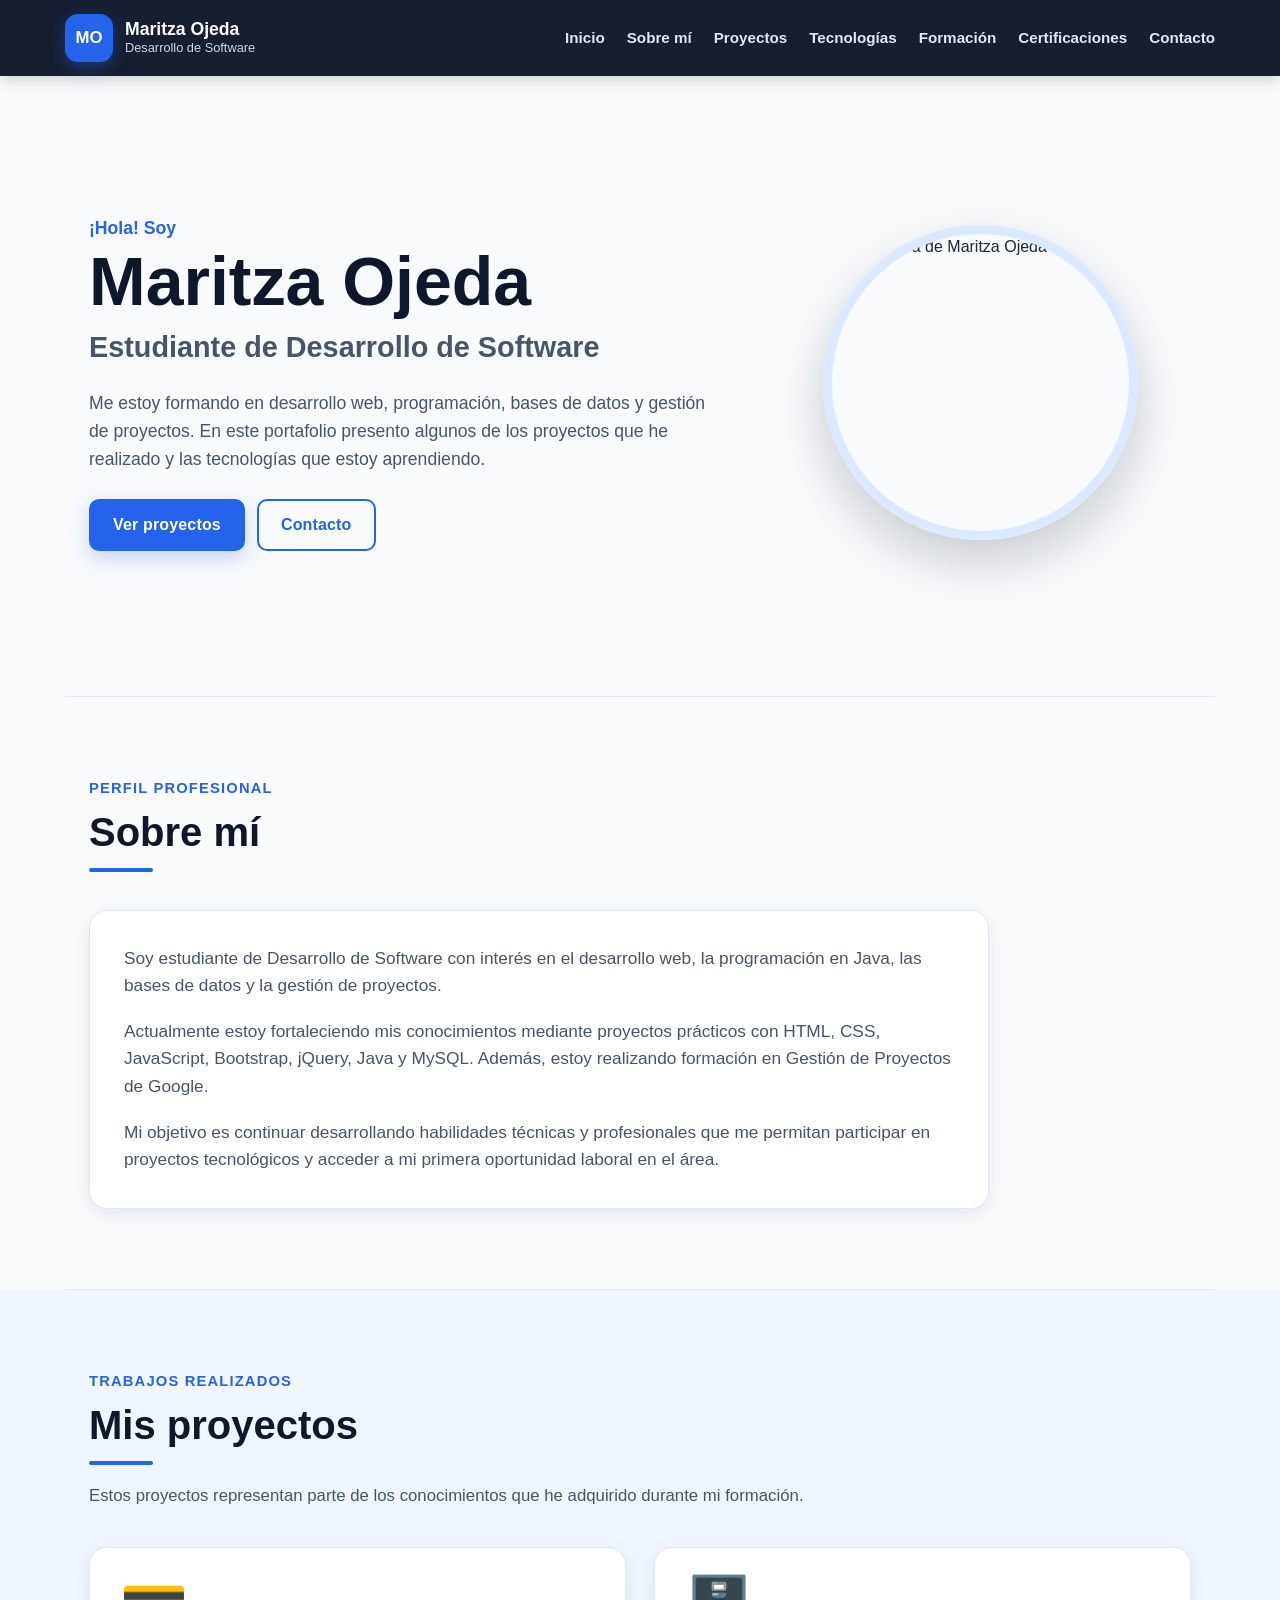
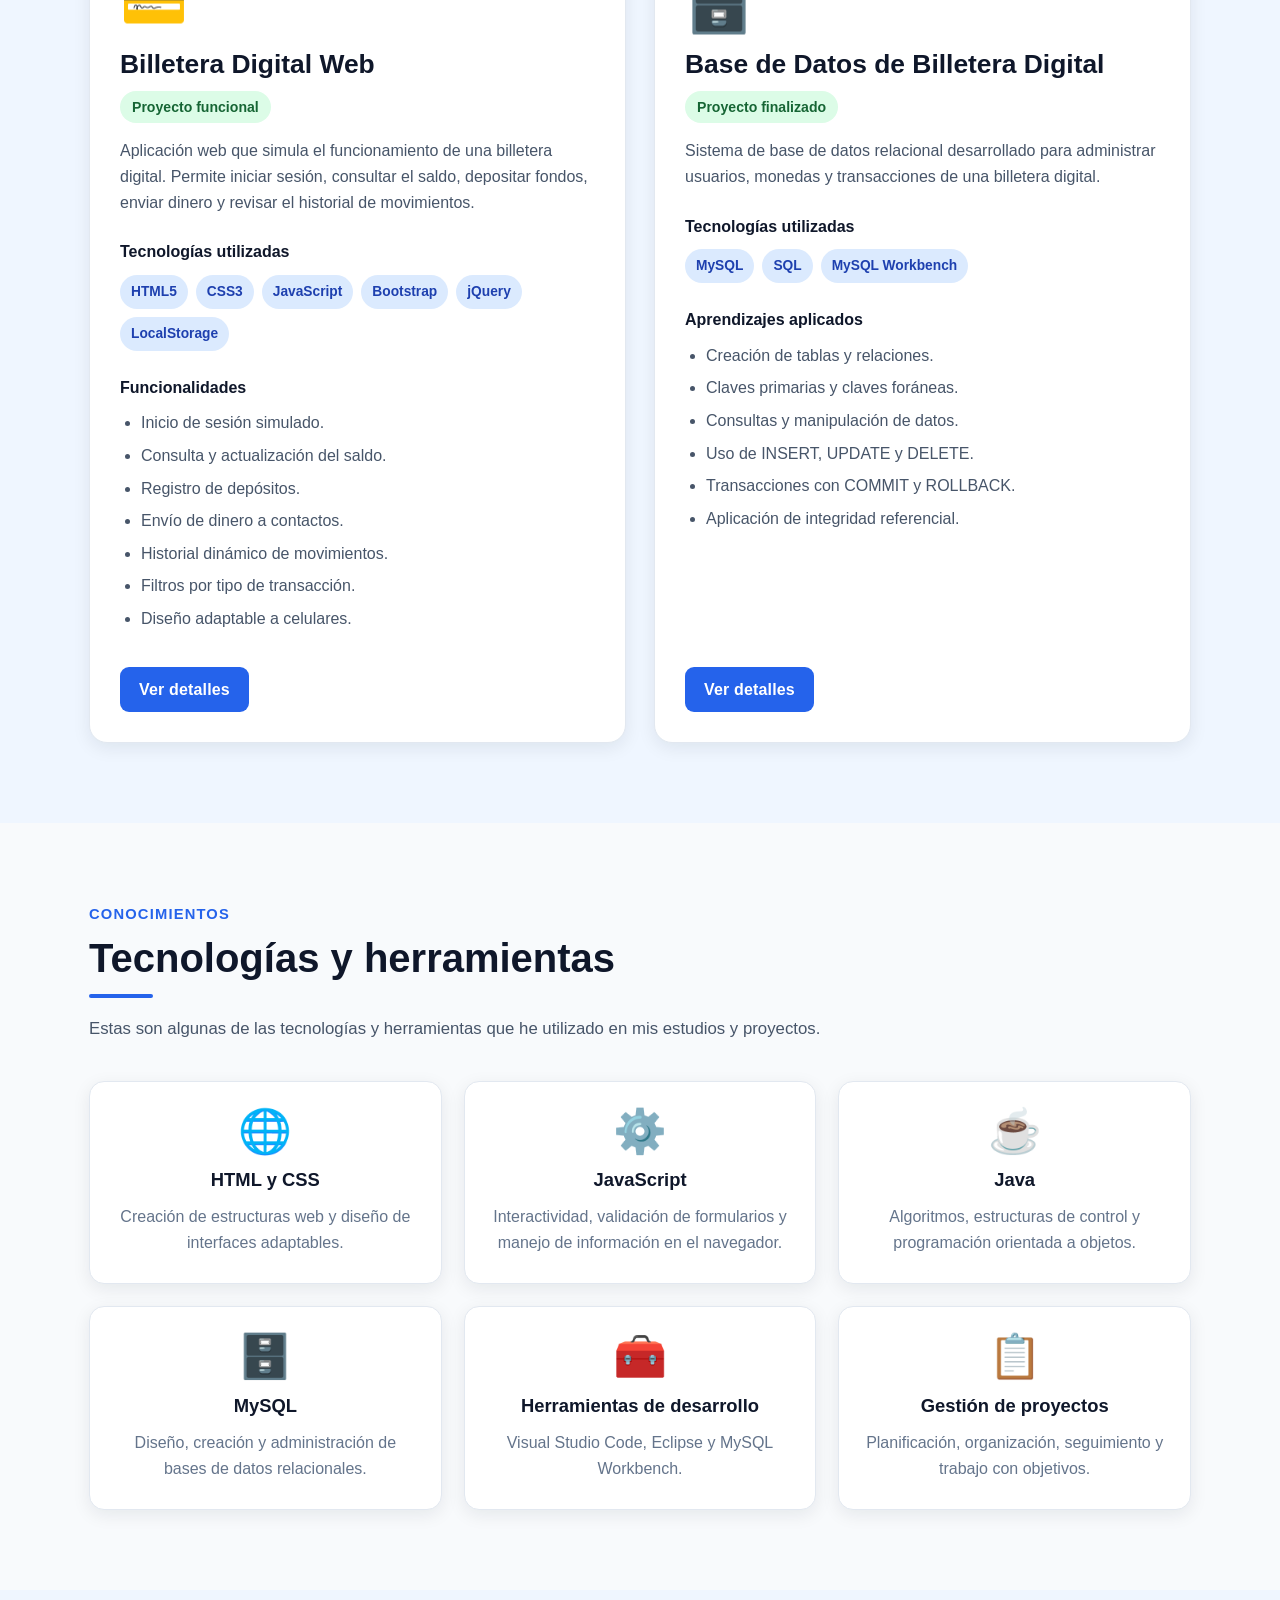
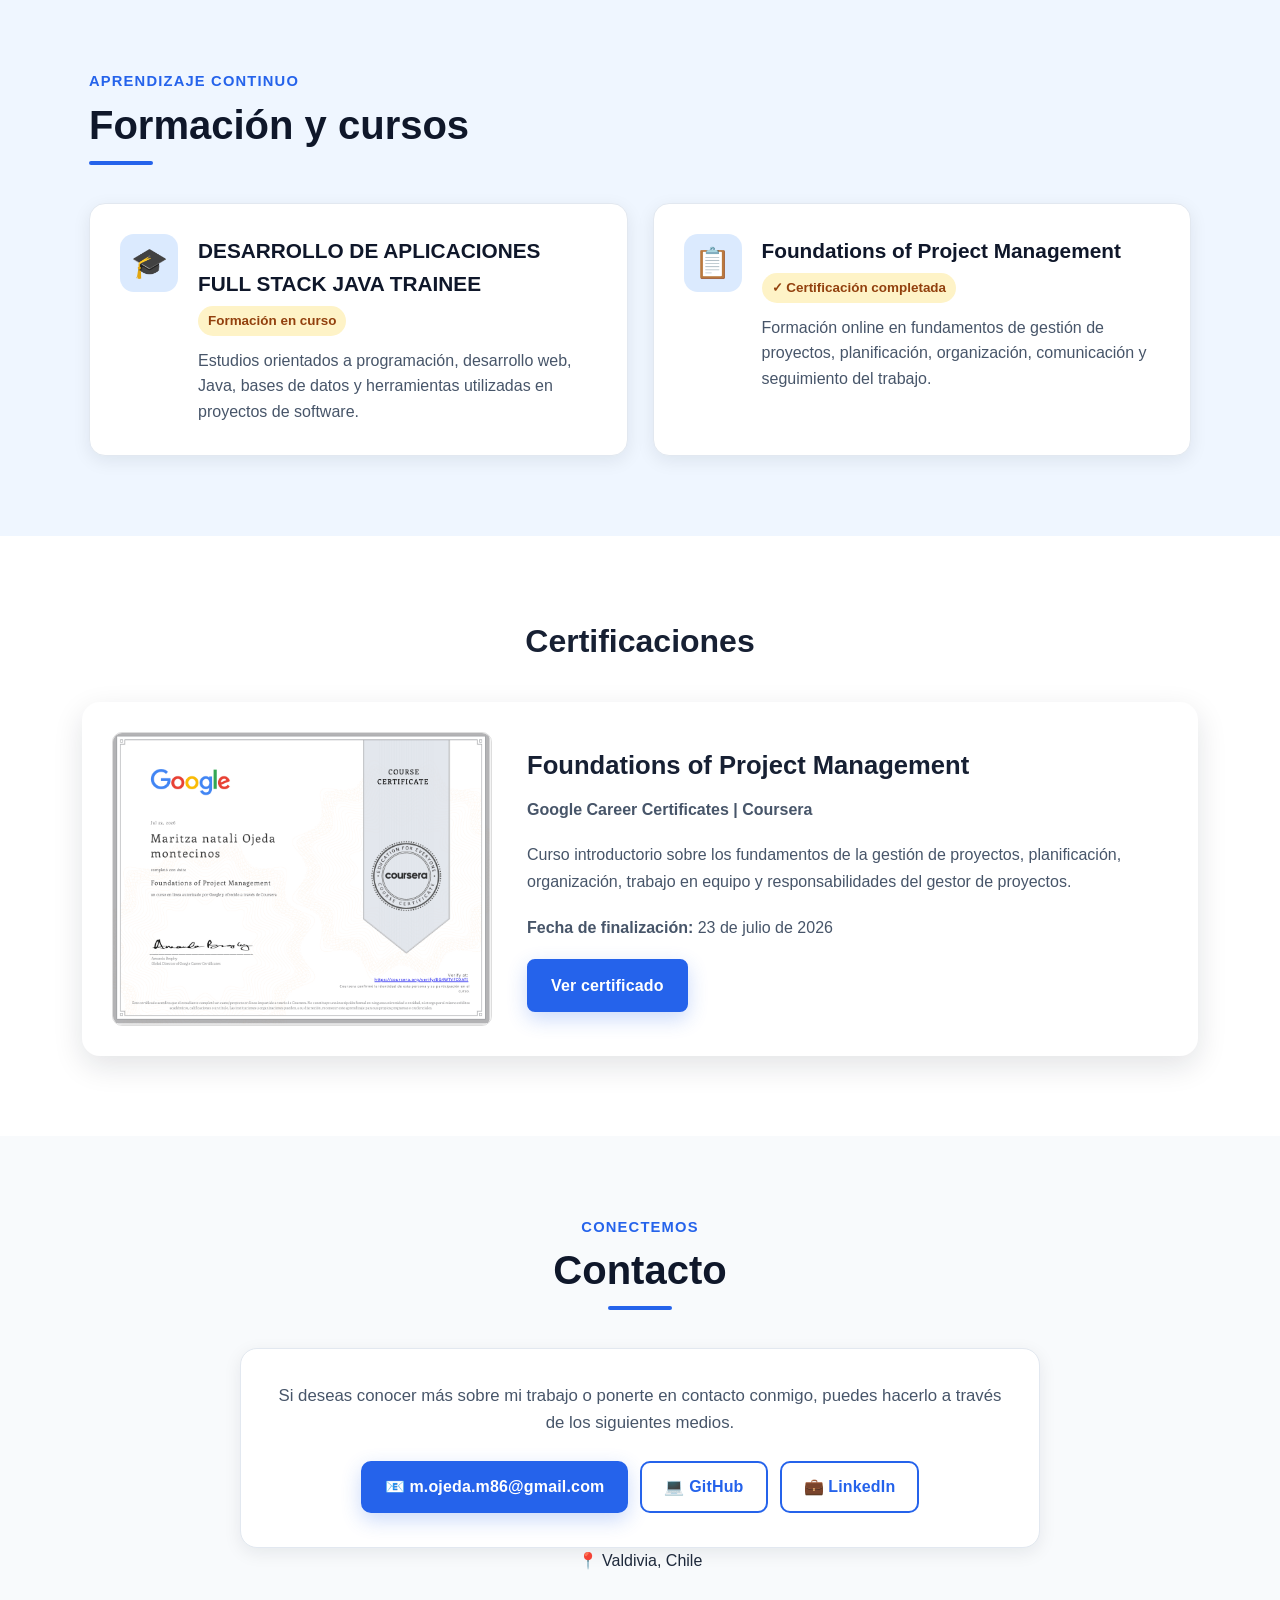
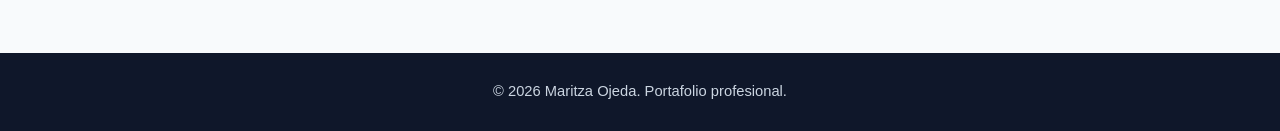
==== commit c2b27406: "Add files via upload" ====
--- a/index.html
+++ b/index.html
@@ -154,7 +154,7 @@
             <div class="hero-imagen">
 
     <img
-        src="imagenes/foto-maritza-portafolio.jpg"
+        src="imagenes/foto-maritza-portafolio4.jpg"
         alt="Fotografía de Maritza Ojeda"
         class="foto-perfil"
     >
@@ -672,10 +672,16 @@
             >
                 💻 GitHub
             </a>
-
-            <span class="enlace-pendiente">
-                💼 LinkedIn (Próximamente)
-            </span>
+            
+<a href="https://cl.linkedin.com/in/maritza-ojeda-montecinos-9760a6424"
+   target="_blank"
+   rel="noopener noreferrer"
+   class="boton boton-secundario">
+   💼 LinkedIn
+
+  </a>
+</div>
+            
 
         </div>
 
@@ -699,6 +705,8 @@
 
     <script src="script.js"></script>
 
+<script src="https://platform.linkedin.com/badges/js/profile.js" async defer></script>
+
 </body>
 
 </html>
